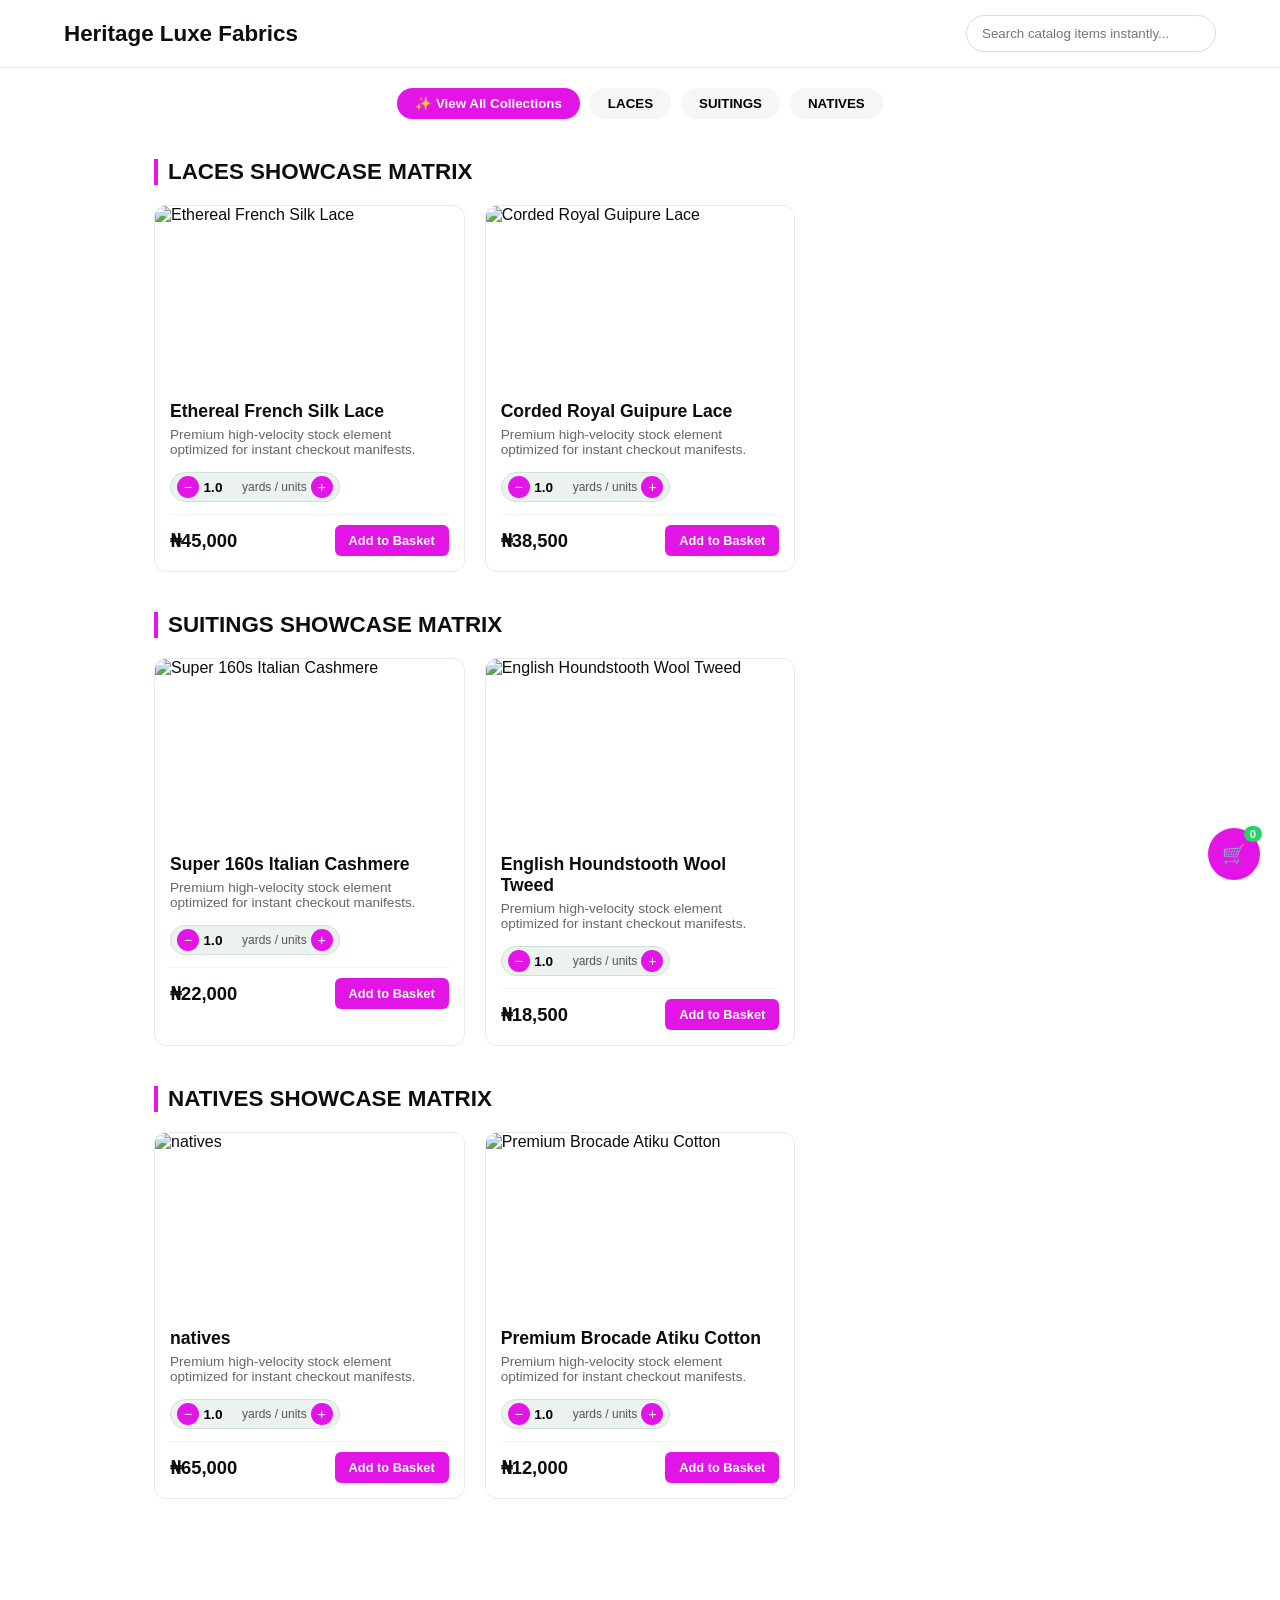
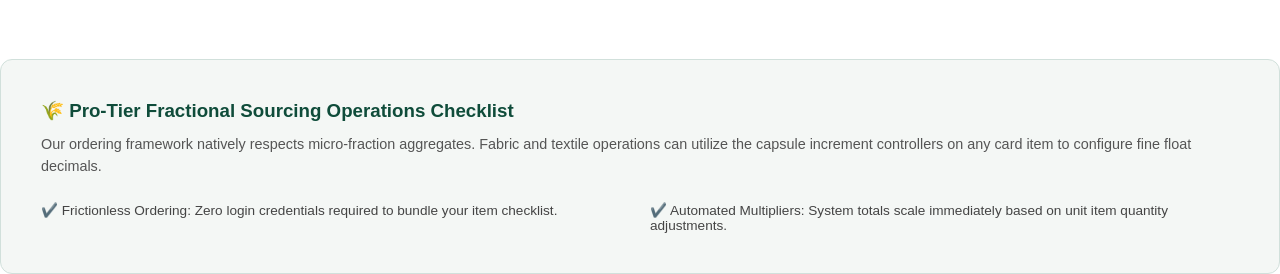
==== catalog.html @ 7f9a652c "Test: Initializing decoupled live repository data stream" ====
<!DOCTYPE html>
<html lang="en">
<head>
    <meta charset="UTF-8">
    <meta name="viewport" content="width=device-width, initial-scale=1.0">
    <title>Extended Catalog Showroom | Heritage Luxe Fabrics</title>
    <link rel="stylesheet" href="style.css">
</head>
<body>
    <header>
        <div class="logo"><a href="index.html" style="text-decoration:none; color:inherit;">Heritage Luxe Fabrics</a></div>
        <div class="search-wrapper"><input type="text" id="catalog-search" placeholder="Search catalog items instantly..."></div>
    </header>

    <div class="tab-container"><button type="button" class="tab-btn active" data-category="all">✨ View All Collections</button>
        <button type="button" class="tab-btn" data-category="laces">LACES</button>
        <button type="button" class="tab-btn" data-category="suitings">SUITINGS</button>
        <button type="button" class="tab-btn" data-category="natives">NATIVES</button></div>

    <main class="menu-container">
        <div id="search-fallback" class="search-fallback-card" style="display:none;">
            <h3>Product Model Not Located</h3>
            <p>No catalog elements matched that query parameter block.</p>
            <button id="reset-catalog-btn" class="cta-btn" style="margin-top:10px;">Reset System View</button>
        </div>
        
        <section class="menu-category" data-section-category="laces">
            <h2 class="category-title">LACES Showcase Matrix</h2>
            <div class="menu-grid">
                <div class="food-card" data-name="Ethereal French Silk Lace" data-price="45000" data-category="laces">
                    <div class="image-wrapper">
                        <img src="images/ethereal-french-silk-lace.webp" alt="Ethereal French Silk Lace" style="width:100%;height:100%;object-fit:cover;display:block;">
                    </div>
                    <div class="food-info">
                        <h3>Ethereal French Silk Lace</h3>
                        <p class="description">Premium high-velocity stock element optimized for instant checkout manifests.</p>
                        <div class="quantity-control-wrapper">
                            <button type="button" class="step-btn minus-btn">&minus;</button>
                            <input type="number" class="quantity-input" value="1.0" step="0.5" min="0.5">
                            <span class="unit-label">yards / units</span>
                            <button type="button" class="step-btn plus-btn">+</button>
                        </div>
                        <div class="price-row">
                            <span class="price">₦45,000</span>
                            <button type="button" class="add-to-cart-btn">Add to Basket</button>
                        </div>
                    </div>
                </div>
                <div class="food-card" data-name="Corded Royal Guipure Lace" data-price="38500" data-category="laces">
                    <div class="image-wrapper">
                        <img src="images/corded-royal-guipure-lace.webp" alt="Corded Royal Guipure Lace" style="width:100%;height:100%;object-fit:cover;display:block;">
                    </div>
                    <div class="food-info">
                        <h3>Corded Royal Guipure Lace</h3>
                        <p class="description">Premium high-velocity stock element optimized for instant checkout manifests.</p>
                        <div class="quantity-control-wrapper">
                            <button type="button" class="step-btn minus-btn">&minus;</button>
                            <input type="number" class="quantity-input" value="1.0" step="0.5" min="0.5">
                            <span class="unit-label">yards / units</span>
                            <button type="button" class="step-btn plus-btn">+</button>
                        </div>
                        <div class="price-row">
                            <span class="price">₦38,500</span>
                            <button type="button" class="add-to-cart-btn">Add to Basket</button>
                        </div>
                    </div>
                </div></div>
        </section>
        <section class="menu-category" data-section-category="suitings">
            <h2 class="category-title">SUITINGS Showcase Matrix</h2>
            <div class="menu-grid">
                <div class="food-card" data-name="Super 160s Italian Cashmere" data-price="22000" data-category="suitings">
                    <div class="image-wrapper">
                        <img src="images/super-160s-italian-cashmere.webp" alt="Super 160s Italian Cashmere" style="width:100%;height:100%;object-fit:cover;display:block;">
                    </div>
                    <div class="food-info">
                        <h3>Super 160s Italian Cashmere</h3>
                        <p class="description">Premium high-velocity stock element optimized for instant checkout manifests.</p>
                        <div class="quantity-control-wrapper">
                            <button type="button" class="step-btn minus-btn">&minus;</button>
                            <input type="number" class="quantity-input" value="1.0" step="0.5" min="0.5">
                            <span class="unit-label">yards / units</span>
                            <button type="button" class="step-btn plus-btn">+</button>
                        </div>
                        <div class="price-row">
                            <span class="price">₦22,000</span>
                            <button type="button" class="add-to-cart-btn">Add to Basket</button>
                        </div>
                    </div>
                </div>
                <div class="food-card" data-name="English Houndstooth Wool Tweed" data-price="18500" data-category="suitings">
                    <div class="image-wrapper">
                        <img src="images/english-houndstooth-wool-tweed.webp" alt="English Houndstooth Wool Tweed" style="width:100%;height:100%;object-fit:cover;display:block;">
                    </div>
                    <div class="food-info">
                        <h3>English Houndstooth Wool Tweed</h3>
                        <p class="description">Premium high-velocity stock element optimized for instant checkout manifests.</p>
                        <div class="quantity-control-wrapper">
                            <button type="button" class="step-btn minus-btn">&minus;</button>
                            <input type="number" class="quantity-input" value="1.0" step="0.5" min="0.5">
                            <span class="unit-label">yards / units</span>
                            <button type="button" class="step-btn plus-btn">+</button>
                        </div>
                        <div class="price-row">
                            <span class="price">₦18,500</span>
                            <button type="button" class="add-to-cart-btn">Add to Basket</button>
                        </div>
                    </div>
                </div></div>
        </section>
        <section class="menu-category" data-section-category="natives">
            <h2 class="category-title">NATIVES Showcase Matrix</h2>
            <div class="menu-grid">
                <div class="food-card" data-name="natives" data-price="65000" data-category="natives">
                    <div class="image-wrapper">
                        <img src="images/natives.webp" alt="natives" style="width:100%;height:100%;object-fit:cover;display:block;">
                    </div>
                    <div class="food-info">
                        <h3>natives</h3>
                        <p class="description">Premium high-velocity stock element optimized for instant checkout manifests.</p>
                        <div class="quantity-control-wrapper">
                            <button type="button" class="step-btn minus-btn">&minus;</button>
                            <input type="number" class="quantity-input" value="1.0" step="0.5" min="0.5">
                            <span class="unit-label">yards / units</span>
                            <button type="button" class="step-btn plus-btn">+</button>
                        </div>
                        <div class="price-row">
                            <span class="price">₦65,000</span>
                            <button type="button" class="add-to-cart-btn">Add to Basket</button>
                        </div>
                    </div>
                </div>
                <div class="food-card" data-name="Premium Brocade Atiku Cotton" data-price="12000" data-category="natives">
                    <div class="image-wrapper">
                        <img src="images/premium-brocade-atiku-cotton.webp" alt="Premium Brocade Atiku Cotton" style="width:100%;height:100%;object-fit:cover;display:block;">
                    </div>
                    <div class="food-info">
                        <h3>Premium Brocade Atiku Cotton</h3>
                        <p class="description">Premium high-velocity stock element optimized for instant checkout manifests.</p>
                        <div class="quantity-control-wrapper">
                            <button type="button" class="step-btn minus-btn">&minus;</button>
                            <input type="number" class="quantity-input" value="1.0" step="0.5" min="0.5">
                            <span class="unit-label">yards / units</span>
                            <button type="button" class="step-btn plus-btn">+</button>
                        </div>
                        <div class="price-row">
                            <span class="price">₦12,000</span>
                            <button type="button" class="add-to-cart-btn">Add to Basket</button>
                        </div>
                    </div>
                </div></div>
        </section>
    </main>

    <section style="margin-top:60px;padding:40px;background:#F4F7F5;border-radius:12px;border:1px solid #D1E0DB;">
        <h3 style="color:#0F4C3A;font-weight:800;margin-bottom:12px;">🌾 Pro-Tier Fractional Sourcing Operations Checklist</h3><p style="font-size:0.9rem;color:#555;margin-bottom:25px;line-height:1.5;">Our ordering framework natively respects micro-fraction aggregates. Fabric and textile operations can utilize the capsule increment controllers on any card item to configure fine float decimals.</p>
        <div style="display:grid;grid-template-columns:1fr 1fr; gap:20px; font-size:0.85rem; color:#444;">
            <div>✔️ Frictionless Ordering: Zero login credentials required to bundle your item checklist.</div>
            <div>✔️ Automated Multipliers: System totals scale immediately based on unit item quantity adjustments.</div>
        </div>
    </section>

    <div id="cart-drawer" class="cart-drawer">
        <div class="cart-header"><span>Active Order Manifest</span><span id="close-cart" class="close-cart-btn">×</span></div>
        <div id="cart-items-container" class="cart-items-list"><p class="empty-cart-msg">Your selection basket matrix is completely empty.</p></div>
        <div class="cart-footer">
            <div class="total-row"><span>Total Compiled Balance:</span><span id="cart-total-price">₦0</span></div>
            <button id="whatsapp-checkout-btn" class="checkout-btn" disabled>Dispatch Order Sheet to WhatsApp Counter</button>
        </div>
    </div>

    <button id="floating-cart-badge" class="floating-cart-icon">🛒 <span id="cart-count">0</span></button>
    <script src="script.js"></script>
</body>
</html>
---- style.css ----
:root {
  --primary-color: #E214E6;
  --accent-color: #25D366;
  --dark-color: #0A0F0D;
  --light-color: #F4F7F5;
  --white: #FFFFFF;
  --border-radius: 12px;
  --transition: all 0.4s cubic-bezier(0.16, 1, 0.3, 1);
}
* { margin: 0; padding: 0; box-sizing: border-box; }
body { font-family: sans-serif; color: var(--dark-color); background: var(--white); overflow-x: hidden; }
header {
  display: flex; justify-content: space-between; align-items: center; padding: 15px 5%; background: var(--white); border-bottom: 1px solid #EAEAEA; position: sticky; top: 0; z-index: 1000;
}
.logo { font-size: 1.4rem; font-weight: 800; color: var(--dark-color); }
header nav a { text-decoration: none; color: #555; font-weight: 600; margin-left: 20px; }
header nav a.active, header nav a:hover { color: var(--primary-color); }
.search-wrapper input { width: 250px; padding: 10px 15px; border-radius: 20px; border: 1px solid #DCDCDC; outline: none; transition: var(--transition); }
.search-wrapper input:focus { border-color: var(--primary-color); width: 300px; }
.hero { background: linear-gradient(135deg, rgba(10,15,13,0.92) 0%, rgba(5,8,7,0.96) 100%); color: var(--white); text-align: center; padding: 90px 24px; }
.hero h1 { font-size: 2.5rem; margin-bottom: 15px; }
.hero .whatsapp-color { color: var(--accent-color); }
.hero p { font-size: 1.1rem; max-width: 700px; margin: 0 auto 30px; opacity: 0.9; }
.cta-btn {
  display: inline-block; background-color: var(--primary-color); color: var(--white); padding: 12px 28px; text-decoration: none; border-radius: var(--border-radius); font-weight: 700; transition: var(--transition); border: none; cursor: pointer;
}
.cta-btn:hover { transform: translateY(-1px); opacity: 0.95; }
.tab-container { display: flex; justify-content: center; gap: 10px; padding: 20px; overflow-x: auto; }
.tab-btn { background: var(--light-color); border: none; padding: 8px 18px; border-radius: 20px; font-weight: 600; cursor: pointer; transition: var(--transition); }
.tab-btn.active, .tab-btn:hover { background: var(--primary-color); color: var(--white); }
.menu-container { max-width: 1100px; margin: 0 auto; padding: 20px 5% 60px; }
.menu-category { margin-bottom: 40px; }
.category-title { font-size: 1.4rem; margin-bottom: 20px; border-left: 4px solid var(--primary-color); padding-left: 10px; text-transform: uppercase; font-weight: 700; }
.menu-grid { display: grid; grid-template-columns: repeat(auto-fill, minmax(280px, 1fr)); gap: 20px; }
.food-card { background: var(--white); border-radius: var(--border-radius); border: 1px solid #EAEAEA; overflow: hidden; transition: var(--transition); }
.food-card:hover { transform: translateY(-2px); box-shadow: 0 8px 20px rgba(0,0,0,0.05); }
.image-wrapper { width: 100%; height: 180px; }
.food-info { padding: 15px; }
.food-info h3 { font-size: 1.1rem; margin-bottom: 5px; }
.description { font-size: 0.85rem; color: #666; margin-bottom: 15px; }
.quantity-control-wrapper { display: inline-flex; align-items: center; background: #EBF2F0; border: 1px solid #D1E0DB; border-radius: 20px; padding: 3px 6px; margin-bottom: 12px; gap: 4px; }
.step-btn { background: var(--primary-color); color: var(--white); border: none; font-size: 0.9rem; width: 22px; height: 22px; border-radius: 50%; display: flex; align-items: center; justify-content: center; cursor: pointer; }
.quantity-input { width: 35px; text-align: center; border: none; background: none; font-size: 0.85rem; font-weight: 700; outline: none; }
.unit-label { font-size: 0.75rem; color: #555; }
.price-row { display: flex; justify-content: space-between; align-items: center; border-top: 1px solid #F0F4F2; padding-top: 10px; }
.price { font-size: 1.15rem; font-weight: 800; }
.add-to-cart-btn { background: var(--primary-color); color: var(--white); border: none; padding: 8px 14px; border-radius: 6px; font-weight: 600; font-size: 0.8rem; cursor: pointer; }
.floating-cart-icon { position: fixed; bottom: 20px; right: 20px; background: var(--primary-color); color: var(--white); border: none; width: 52px; height: 52px; border-radius: 50%; font-size: 1.2rem; cursor: pointer; display: flex; justify-content: center; align-items: center; z-index: 1500; }
#cart-count { position: absolute; top: -2px; right: -2px; background: var(--accent-color); font-size: 0.7rem; font-weight: 700; padding: 2px 6px; border-radius: 10px; }
.cart-drawer { position: fixed; top: 0; right: -360px; width: 340px; height: 100vh; background: var(--white); box-shadow: -4px 0 20px rgba(0,0,0,0.08); z-index: 2000; display: flex; flex-direction: column; transition: right 0.4s ease; }
.cart-drawer.open { right: 0; }
.cart-header { padding: 15px; border-bottom: 1px solid #EEE; display: flex; justify-content: space-between; align-items: center; }
.close-cart-btn { font-size: 1.4rem; cursor: pointer; color: #999; }
.cart-items-list { flex: 1; overflow-y: auto; padding: 15px; }
.empty-cart-msg { text-align: center; color: #999; margin-top: 40px; font-size: 0.85rem; }
.cart-item-row { display: flex; justify-content: space-between; align-items: center; padding: 10px 0; border-bottom: 1px solid #F5F5F5; font-size: 0.88rem; }
.remove-btn { background: none; border: none; color: #CC0000; font-weight: 700; cursor: pointer; }
.cart-footer { padding: 15px; background: var(--light-color); border-top: 1px solid #EAEAEA; }
.total-row { display: flex; justify-content: space-between; font-weight: 700; margin-bottom: 12px; }
.checkout-btn { width: 100%; background: var(--accent-color); color: var(--white); border: none; padding: 10px; border-radius: 8px; font-weight: 700; cursor: pointer; }
.checkout-btn:disabled { background: #CCC; cursor: not-allowed; }
.search-fallback-card { background: var(--light-color); border: 1px dashed #CCC; border-radius: 8px; padding: 40px 20px; text-align: center; max-width: 450px; margin: 20px auto; }
footer { text-align: center; padding: 30px; border-top: 1px solid #EEE; font-size: 0.85rem; background: #FFF; }
.scroll-reveal { opacity: 0; transform: translateY(25px); transition: opacity 0.6s ease, transform 0.6s ease; }
.scroll-reveal.visible { opacity: 1; transform: translateY(0); }
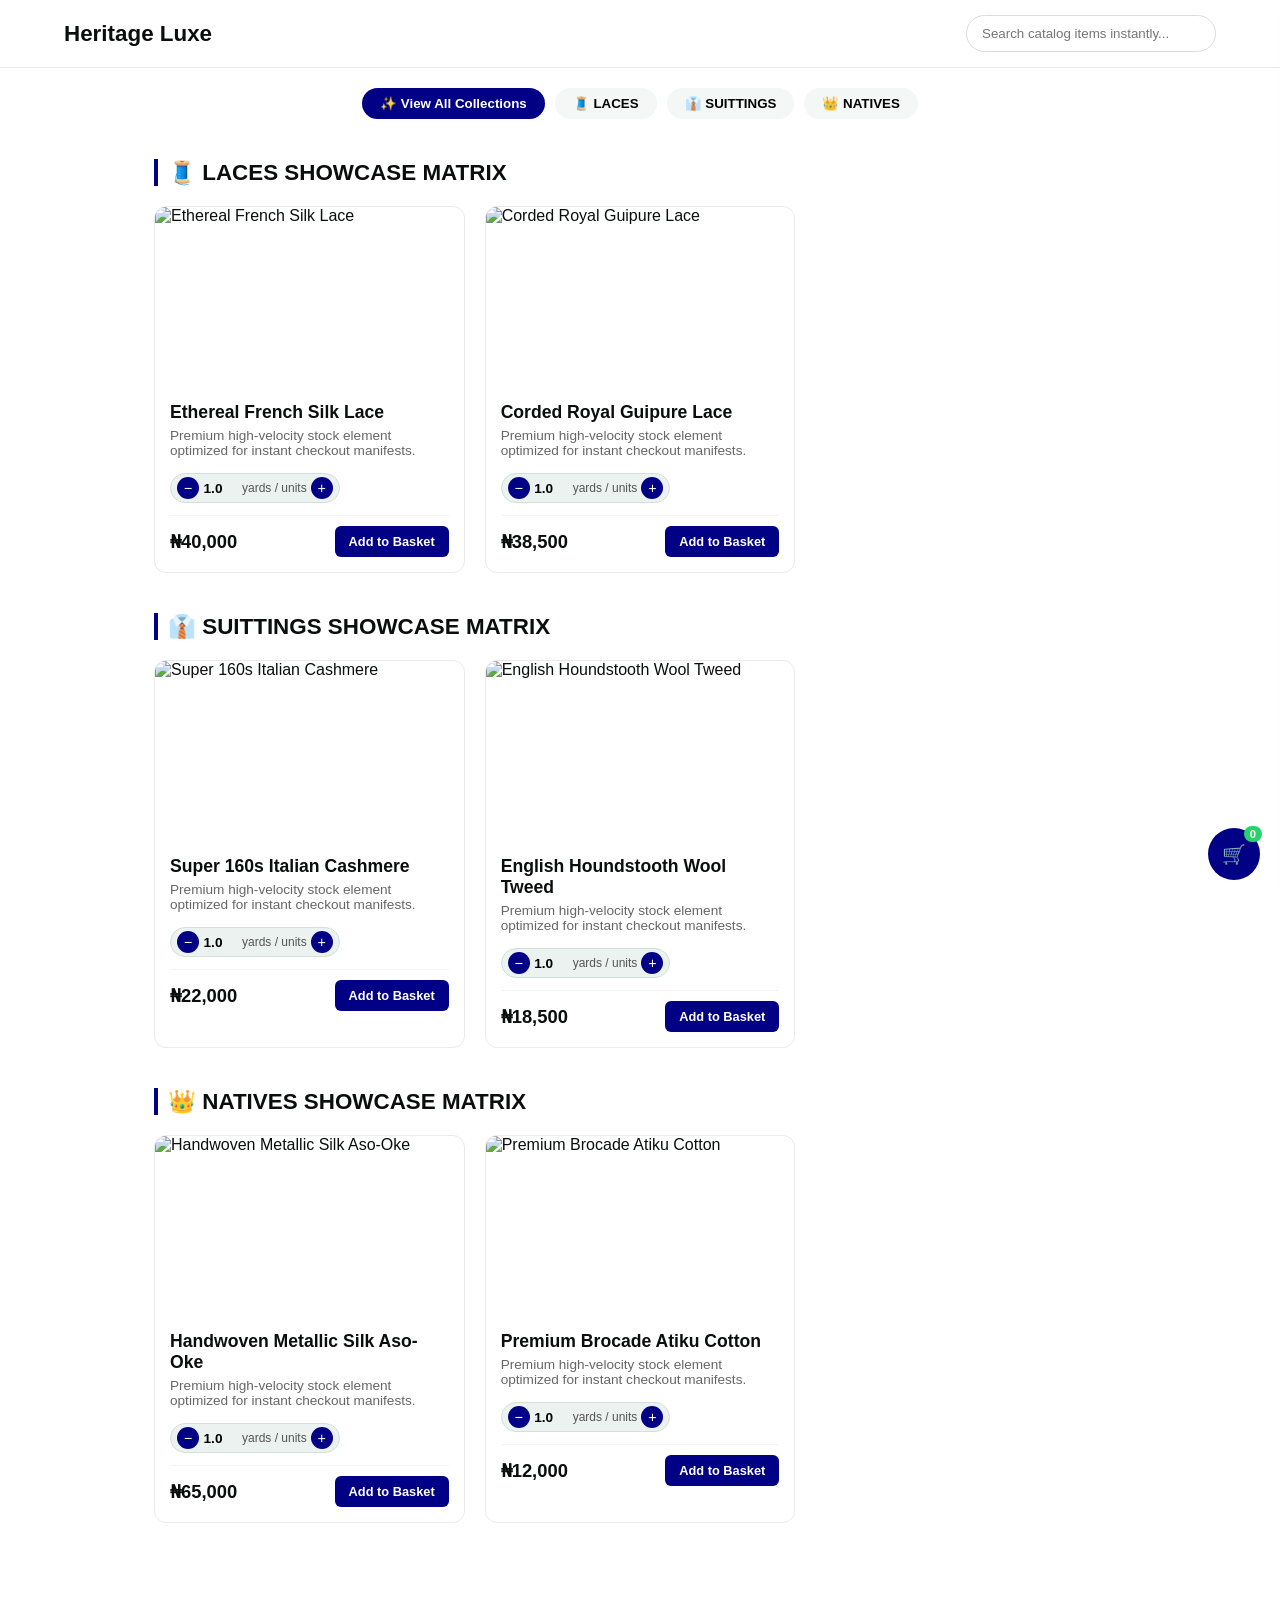
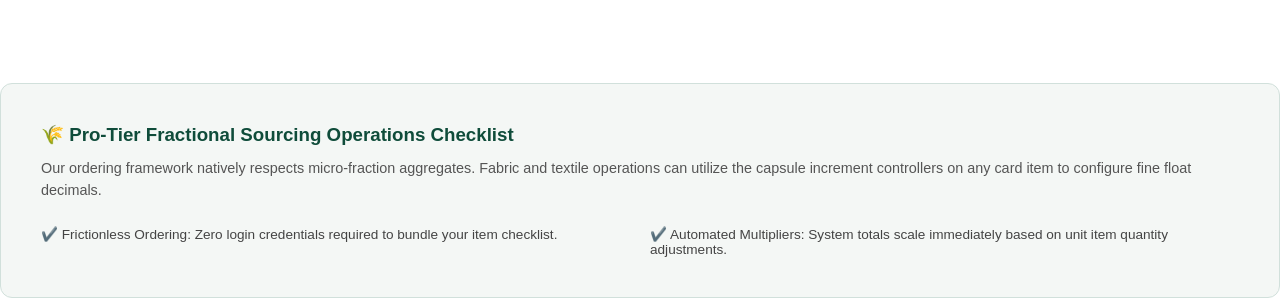
==== commit a9cf1494: "Test: Deploy Heritage Luxe Fabrics 6-product decoupled manifest showcase" ====
--- a/catalog.html
+++ b/catalog.html
@@ -3,19 +3,19 @@
 <head>
     <meta charset="UTF-8">
     <meta name="viewport" content="width=device-width, initial-scale=1.0">
-    <title>Extended Catalog Showroom | Heritage Luxe Fabrics</title>
+    <title>Extended Catalog Showroom | Heritage Luxe</title>
     <link rel="stylesheet" href="style.css">
 </head>
 <body>
     <header>
-        <div class="logo"><a href="index.html" style="text-decoration:none; color:inherit;">Heritage Luxe Fabrics</a></div>
+        <div class="logo"><a href="index.html" style="text-decoration:none; color:inherit;">Heritage Luxe</a></div>
         <div class="search-wrapper"><input type="text" id="catalog-search" placeholder="Search catalog items instantly..."></div>
     </header>
 
     <div class="tab-container"><button type="button" class="tab-btn active" data-category="all">✨ View All Collections</button>
-        <button type="button" class="tab-btn" data-category="laces">LACES</button>
-        <button type="button" class="tab-btn" data-category="suitings">SUITINGS</button>
-        <button type="button" class="tab-btn" data-category="natives">NATIVES</button></div>
+        <button type="button" class="tab-btn" data-category="🧵 laces">🧵 LACES</button>
+        <button type="button" class="tab-btn" data-category="👔 suittings">👔 SUITTINGS</button>
+        <button type="button" class="tab-btn" data-category="👑 natives">👑 NATIVES</button></div>
 
     <main class="menu-container">
         <div id="search-fallback" class="search-fallback-card" style="display:none;">
@@ -24,10 +24,10 @@
             <button id="reset-catalog-btn" class="cta-btn" style="margin-top:10px;">Reset System View</button>
         </div>
         
-        <section class="menu-category" data-section-category="laces">
-            <h2 class="category-title">LACES Showcase Matrix</h2>
+        <section class="menu-category" data-section-category="🧵 laces">
+            <h2 class="category-title">🧵 LACES Showcase Matrix</h2>
             <div class="menu-grid">
-                <div class="food-card" data-name="Ethereal French Silk Lace" data-price="45000" data-category="laces">
+                <div class="food-card" data-name="Ethereal French Silk Lace" data-price="40000" data-category="🧵 laces">
                     <div class="image-wrapper">
                         <img src="images/ethereal-french-silk-lace.webp" alt="Ethereal French Silk Lace" style="width:100%;height:100%;object-fit:cover;display:block;">
                     </div>
@@ -41,12 +41,12 @@
                             <button type="button" class="step-btn plus-btn">+</button>
                         </div>
                         <div class="price-row">
-                            <span class="price">₦45,000</span>
+                            <span class="price">₦40,000</span>
                             <button type="button" class="add-to-cart-btn">Add to Basket</button>
                         </div>
                     </div>
                 </div>
-                <div class="food-card" data-name="Corded Royal Guipure Lace" data-price="38500" data-category="laces">
+                <div class="food-card" data-name="Corded Royal Guipure Lace" data-price="38500" data-category="🧵 laces">
                     <div class="image-wrapper">
                         <img src="images/corded-royal-guipure-lace.webp" alt="Corded Royal Guipure Lace" style="width:100%;height:100%;object-fit:cover;display:block;">
                     </div>
@@ -66,10 +66,10 @@
                     </div>
                 </div></div>
         </section>
-        <section class="menu-category" data-section-category="suitings">
-            <h2 class="category-title">SUITINGS Showcase Matrix</h2>
+        <section class="menu-category" data-section-category="👔 suittings">
+            <h2 class="category-title">👔 SUITTINGS Showcase Matrix</h2>
             <div class="menu-grid">
-                <div class="food-card" data-name="Super 160s Italian Cashmere" data-price="22000" data-category="suitings">
+                <div class="food-card" data-name="Super 160s Italian Cashmere" data-price="22000" data-category="👔 suittings">
                     <div class="image-wrapper">
                         <img src="images/super-160s-italian-cashmere.webp" alt="Super 160s Italian Cashmere" style="width:100%;height:100%;object-fit:cover;display:block;">
                     </div>
@@ -88,7 +88,7 @@
                         </div>
                     </div>
                 </div>
-                <div class="food-card" data-name="English Houndstooth Wool Tweed" data-price="18500" data-category="suitings">
+                <div class="food-card" data-name="English Houndstooth Wool Tweed" data-price="18500" data-category="👔 suittings">
                     <div class="image-wrapper">
                         <img src="images/english-houndstooth-wool-tweed.webp" alt="English Houndstooth Wool Tweed" style="width:100%;height:100%;object-fit:cover;display:block;">
                     </div>
@@ -108,15 +108,15 @@
                     </div>
                 </div></div>
         </section>
-        <section class="menu-category" data-section-category="natives">
-            <h2 class="category-title">NATIVES Showcase Matrix</h2>
+        <section class="menu-category" data-section-category="👑 natives">
+            <h2 class="category-title">👑 NATIVES Showcase Matrix</h2>
             <div class="menu-grid">
-                <div class="food-card" data-name="natives" data-price="65000" data-category="natives">
+                <div class="food-card" data-name="Handwoven Metallic Silk Aso-Oke" data-price="65000" data-category="👑 natives">
                     <div class="image-wrapper">
-                        <img src="images/natives.webp" alt="natives" style="width:100%;height:100%;object-fit:cover;display:block;">
+                        <img src="images/handwoven-metallic-silk-aso-oke.webp" alt="Handwoven Metallic Silk Aso-Oke" style="width:100%;height:100%;object-fit:cover;display:block;">
                     </div>
                     <div class="food-info">
-                        <h3>natives</h3>
+                        <h3>Handwoven Metallic Silk Aso-Oke</h3>
                         <p class="description">Premium high-velocity stock element optimized for instant checkout manifests.</p>
                         <div class="quantity-control-wrapper">
                             <button type="button" class="step-btn minus-btn">&minus;</button>
@@ -130,7 +130,7 @@
                         </div>
                     </div>
                 </div>
-                <div class="food-card" data-name="Premium Brocade Atiku Cotton" data-price="12000" data-category="natives">
+                <div class="food-card" data-name="Premium Brocade Atiku Cotton" data-price="12000" data-category="👑 natives">
                     <div class="image-wrapper">
                         <img src="images/premium-brocade-atiku-cotton.webp" alt="Premium Brocade Atiku Cotton" style="width:100%;height:100%;object-fit:cover;display:block;">
                     </div>
--- a/style.css
+++ b/style.css
@@ -1,5 +1,5 @@
 :root {
-  --primary-color: #E214E6;
+  --primary-color: #020085;
   --accent-color: #25D366;
   --dark-color: #0A0F0D;
   --light-color: #F4F7F5;
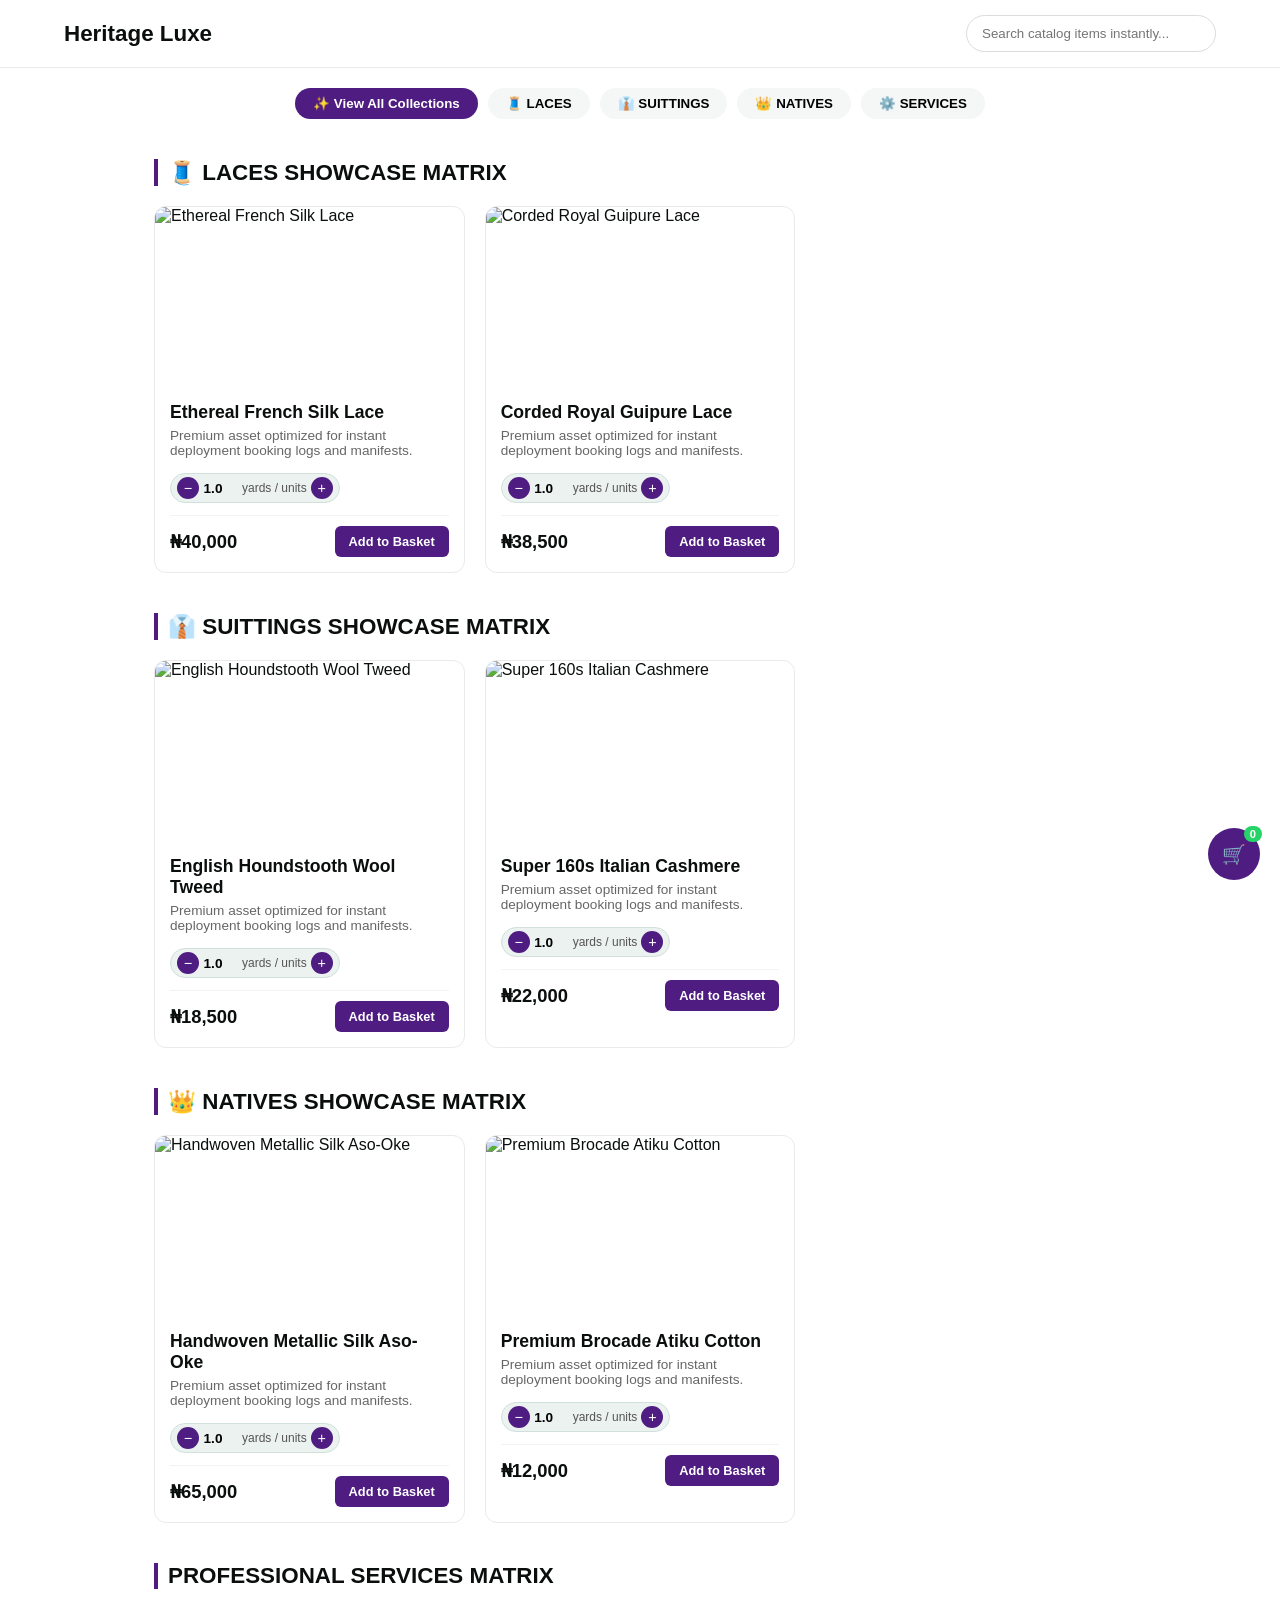
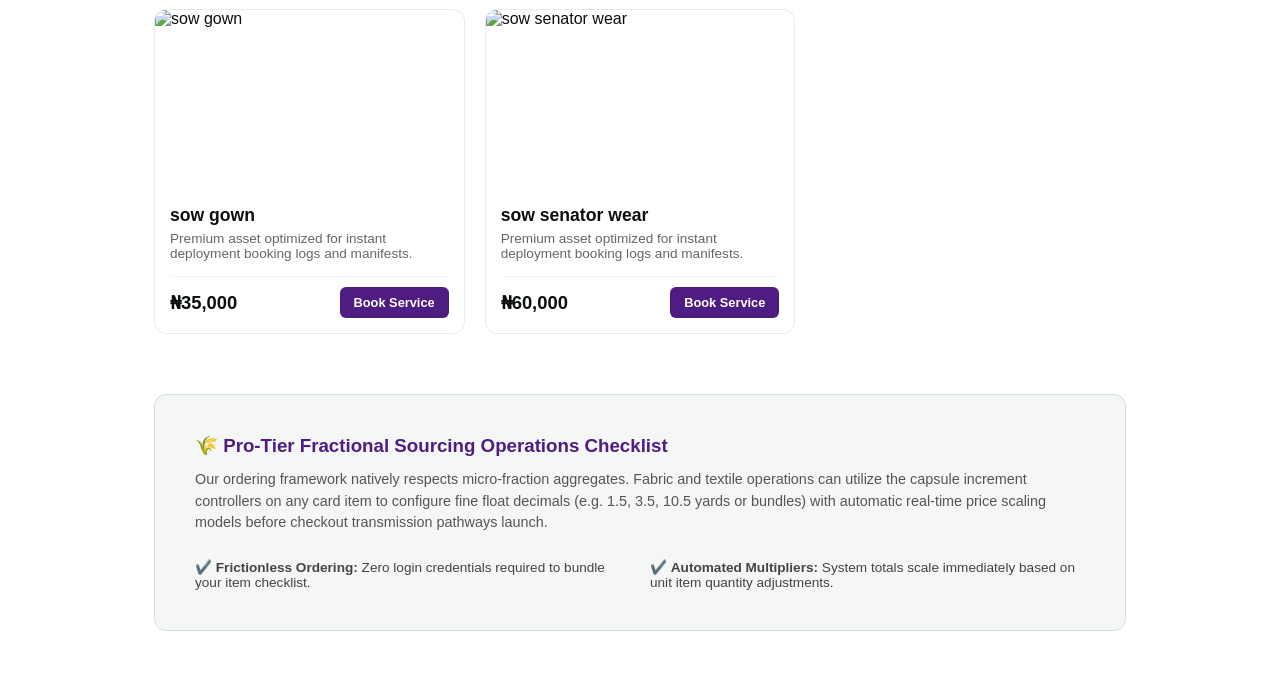
==== commit ad95562b: "Add new files" ====
--- a/catalog.html
+++ b/catalog.html
@@ -4,171 +4,211 @@
     <meta charset="UTF-8">
     <meta name="viewport" content="width=device-width, initial-scale=1.0">
     <title>Extended Catalog Showroom | Heritage Luxe</title>
+    
+    <!-- 🟢 CONFIGURABLE FAVICON ASSET SLOTS -->
+    <link rel="icon" type="image/x-icon" href="images/favicon.ico">
+    <link rel="shortcut icon" type="image/png" href="images/favicon.png">
+    
     <link rel="stylesheet" href="style.css">
+    <style>
+        .tab-btn.active { background: #4F1C82 !important; color: #FFF !important; }
+        .checkout-btn { background: #4F1C82 !important; }
+        .floating-cart-icon { background: #4F1C82 !important; }
+    </style>
 </head>
 <body>
     <header>
         <div class="logo"><a href="index.html" style="text-decoration:none; color:inherit;">Heritage Luxe</a></div>
         <div class="search-wrapper"><input type="text" id="catalog-search" placeholder="Search catalog items instantly..."></div>
     </header>
-
-    <div class="tab-container"><button type="button" class="tab-btn active" data-category="all">✨ View All Collections</button>
-        <button type="button" class="tab-btn" data-category="🧵 laces">🧵 LACES</button>
-        <button type="button" class="tab-btn" data-category="👔 suittings">👔 SUITTINGS</button>
-        <button type="button" class="tab-btn" data-category="👑 natives">👑 NATIVES</button></div>
-
+    <div class="tab-container">
+        <button class="tab-btn active" data-category="all" style="background:#4F1C82; color:#FFF;">✨ View All Collections</button>
+        <button class="tab-btn" data-category="🧵 laces">🧵 LACES</button>
+        <button class="tab-btn" data-category="👔 suittings">👔 SUITTINGS</button>
+        <button class="tab-btn" data-category="👑 natives">👑 NATIVES</button>
+        <button class="tab-btn" data-category="services">⚙️ SERVICES</button>
+    </div>
     <main class="menu-container">
-        <div id="search-fallback" class="search-fallback-card" style="display:none;">
+        <div id="search-fallback" class="search-fallback-card" style="display: none;">
             <h3>Product Model Not Located</h3>
-            <p>No catalog elements matched that query parameter block.</p>
-            <button id="reset-catalog-btn" class="cta-btn" style="margin-top:10px;">Reset System View</button>
+            <p>No catalog elements matched that query parameter block. Try looking into another active collection group.</p>
+            <button id="reset-catalog-btn" class="cta-btn" style="background:#4F1C82; margin-top:10px;">Reset System View</button>
         </div>
         
         <section class="menu-category" data-section-category="🧵 laces">
-            <h2 class="category-title">🧵 LACES Showcase Matrix</h2>
+            <h2 class="category-title" style="border-left:4px solid #4F1C82;">🧵 LACES Showcase Matrix</h2>
             <div class="menu-grid">
                 <div class="food-card" data-name="Ethereal French Silk Lace" data-price="40000" data-category="🧵 laces">
-                    <div class="image-wrapper">
-                        <img src="images/ethereal-french-silk-lace.webp" alt="Ethereal French Silk Lace" style="width:100%;height:100%;object-fit:cover;display:block;">
-                    </div>
+                    <div class="image-wrapper"><img src="images/ethereal-french-silk-lace.webp" alt="Ethereal French Silk Lace" style="width:100%; height:100%; object-fit:cover; display:block;"></div>
                     <div class="food-info">
                         <h3>Ethereal French Silk Lace</h3>
-                        <p class="description">Premium high-velocity stock element optimized for instant checkout manifests.</p>
-                        <div class="quantity-control-wrapper">
-                            <button type="button" class="step-btn minus-btn">&minus;</button>
-                            <input type="number" class="quantity-input" value="1.0" step="0.5" min="0.5">
-                            <span class="unit-label">yards / units</span>
-                            <button type="button" class="step-btn plus-btn">+</button>
+                        <p class="description">Premium asset optimized for instant deployment booking logs and manifests.</p>
+                        <div class="quantity-control-wrapper" style="">
+                            <button class="step-btn minus-btn" style="background:#4F1C82;">&minus;</button>
+                            <input type="number" class="quantity-input" value="1.0" step="0.5" min="0.5">
+                            <span class="unit-label">yards / units</span>
+                            <button class="step-btn plus-btn" style="background:#4F1C82;">&plus;</button>
                         </div>
                         <div class="price-row">
                             <span class="price">₦40,000</span>
-                            <button type="button" class="add-to-cart-btn">Add to Basket</button>
+                            <button class="add-to-cart-btn" data-type="🧵 laces" style="background:#4F1C82;">Add to Basket</button>
                         </div>
                     </div>
                 </div>
                 <div class="food-card" data-name="Corded Royal Guipure Lace" data-price="38500" data-category="🧵 laces">
-                    <div class="image-wrapper">
-                        <img src="images/corded-royal-guipure-lace.webp" alt="Corded Royal Guipure Lace" style="width:100%;height:100%;object-fit:cover;display:block;">
-                    </div>
+                    <div class="image-wrapper"><img src="images/corded-royal-guipure-lace.webp" alt="Corded Royal Guipure Lace" style="width:100%; height:100%; object-fit:cover; display:block;"></div>
                     <div class="food-info">
                         <h3>Corded Royal Guipure Lace</h3>
-                        <p class="description">Premium high-velocity stock element optimized for instant checkout manifests.</p>
-                        <div class="quantity-control-wrapper">
-                            <button type="button" class="step-btn minus-btn">&minus;</button>
-                            <input type="number" class="quantity-input" value="1.0" step="0.5" min="0.5">
-                            <span class="unit-label">yards / units</span>
-                            <button type="button" class="step-btn plus-btn">+</button>
+                        <p class="description">Premium asset optimized for instant deployment booking logs and manifests.</p>
+                        <div class="quantity-control-wrapper" style="">
+                            <button class="step-btn minus-btn" style="background:#4F1C82;">&minus;</button>
+                            <input type="number" class="quantity-input" value="1.0" step="0.5" min="0.5">
+                            <span class="unit-label">yards / units</span>
+                            <button class="step-btn plus-btn" style="background:#4F1C82;">&plus;</button>
                         </div>
                         <div class="price-row">
                             <span class="price">₦38,500</span>
-                            <button type="button" class="add-to-cart-btn">Add to Basket</button>
-                        </div>
-                    </div>
-                </div></div>
+                            <button class="add-to-cart-btn" data-type="🧵 laces" style="background:#4F1C82;">Add to Basket</button>
+                        </div>
+                    </div>
+                </div>
+            </div>
         </section>
         <section class="menu-category" data-section-category="👔 suittings">
-            <h2 class="category-title">👔 SUITTINGS Showcase Matrix</h2>
-            <div class="menu-grid">
+            <h2 class="category-title" style="border-left:4px solid #4F1C82;">👔 SUITTINGS Showcase Matrix</h2>
+            <div class="menu-grid">
+                <div class="food-card" data-name="English Houndstooth Wool Tweed" data-price="18500" data-category="👔 suittings">
+                    <div class="image-wrapper"><img src="images/english-houndstooth-wool-tweed.webp" alt="English Houndstooth Wool Tweed" style="width:100%; height:100%; object-fit:cover; display:block;"></div>
+                    <div class="food-info">
+                        <h3>English Houndstooth Wool Tweed</h3>
+                        <p class="description">Premium asset optimized for instant deployment booking logs and manifests.</p>
+                        <div class="quantity-control-wrapper" style="">
+                            <button class="step-btn minus-btn" style="background:#4F1C82;">&minus;</button>
+                            <input type="number" class="quantity-input" value="1.0" step="0.5" min="0.5">
+                            <span class="unit-label">yards / units</span>
+                            <button class="step-btn plus-btn" style="background:#4F1C82;">&plus;</button>
+                        </div>
+                        <div class="price-row">
+                            <span class="price">₦18,500</span>
+                            <button class="add-to-cart-btn" data-type="👔 suittings" style="background:#4F1C82;">Add to Basket</button>
+                        </div>
+                    </div>
+                </div>
                 <div class="food-card" data-name="Super 160s Italian Cashmere" data-price="22000" data-category="👔 suittings">
-                    <div class="image-wrapper">
-                        <img src="images/super-160s-italian-cashmere.webp" alt="Super 160s Italian Cashmere" style="width:100%;height:100%;object-fit:cover;display:block;">
-                    </div>
+                    <div class="image-wrapper"><img src="images/super-160s-italian-cashmere.webp" alt="Super 160s Italian Cashmere" style="width:100%; height:100%; object-fit:cover; display:block;"></div>
                     <div class="food-info">
                         <h3>Super 160s Italian Cashmere</h3>
-                        <p class="description">Premium high-velocity stock element optimized for instant checkout manifests.</p>
-                        <div class="quantity-control-wrapper">
-                            <button type="button" class="step-btn minus-btn">&minus;</button>
-                            <input type="number" class="quantity-input" value="1.0" step="0.5" min="0.5">
-                            <span class="unit-label">yards / units</span>
-                            <button type="button" class="step-btn plus-btn">+</button>
+                        <p class="description">Premium asset optimized for instant deployment booking logs and manifests.</p>
+                        <div class="quantity-control-wrapper" style="">
+                            <button class="step-btn minus-btn" style="background:#4F1C82;">&minus;</button>
+                            <input type="number" class="quantity-input" value="1.0" step="0.5" min="0.5">
+                            <span class="unit-label">yards / units</span>
+                            <button class="step-btn plus-btn" style="background:#4F1C82;">&plus;</button>
                         </div>
                         <div class="price-row">
                             <span class="price">₦22,000</span>
-                            <button type="button" class="add-to-cart-btn">Add to Basket</button>
-                        </div>
-                    </div>
-                </div>
-                <div class="food-card" data-name="English Houndstooth Wool Tweed" data-price="18500" data-category="👔 suittings">
-                    <div class="image-wrapper">
-                        <img src="images/english-houndstooth-wool-tweed.webp" alt="English Houndstooth Wool Tweed" style="width:100%;height:100%;object-fit:cover;display:block;">
-                    </div>
-                    <div class="food-info">
-                        <h3>English Houndstooth Wool Tweed</h3>
-                        <p class="description">Premium high-velocity stock element optimized for instant checkout manifests.</p>
-                        <div class="quantity-control-wrapper">
-                            <button type="button" class="step-btn minus-btn">&minus;</button>
-                            <input type="number" class="quantity-input" value="1.0" step="0.5" min="0.5">
-                            <span class="unit-label">yards / units</span>
-                            <button type="button" class="step-btn plus-btn">+</button>
-                        </div>
-                        <div class="price-row">
-                            <span class="price">₦18,500</span>
-                            <button type="button" class="add-to-cart-btn">Add to Basket</button>
-                        </div>
-                    </div>
-                </div></div>
+                            <button class="add-to-cart-btn" data-type="👔 suittings" style="background:#4F1C82;">Add to Basket</button>
+                        </div>
+                    </div>
+                </div>
+            </div>
         </section>
         <section class="menu-category" data-section-category="👑 natives">
-            <h2 class="category-title">👑 NATIVES Showcase Matrix</h2>
+            <h2 class="category-title" style="border-left:4px solid #4F1C82;">👑 NATIVES Showcase Matrix</h2>
             <div class="menu-grid">
                 <div class="food-card" data-name="Handwoven Metallic Silk Aso-Oke" data-price="65000" data-category="👑 natives">
-                    <div class="image-wrapper">
-                        <img src="images/handwoven-metallic-silk-aso-oke.webp" alt="Handwoven Metallic Silk Aso-Oke" style="width:100%;height:100%;object-fit:cover;display:block;">
-                    </div>
+                    <div class="image-wrapper"><img src="images/handwoven-metallic-silk-aso-oke.webp" alt="Handwoven Metallic Silk Aso-Oke" style="width:100%; height:100%; object-fit:cover; display:block;"></div>
                     <div class="food-info">
                         <h3>Handwoven Metallic Silk Aso-Oke</h3>
-                        <p class="description">Premium high-velocity stock element optimized for instant checkout manifests.</p>
-                        <div class="quantity-control-wrapper">
-                            <button type="button" class="step-btn minus-btn">&minus;</button>
-                            <input type="number" class="quantity-input" value="1.0" step="0.5" min="0.5">
-                            <span class="unit-label">yards / units</span>
-                            <button type="button" class="step-btn plus-btn">+</button>
+                        <p class="description">Premium asset optimized for instant deployment booking logs and manifests.</p>
+                        <div class="quantity-control-wrapper" style="">
+                            <button class="step-btn minus-btn" style="background:#4F1C82;">&minus;</button>
+                            <input type="number" class="quantity-input" value="1.0" step="0.5" min="0.5">
+                            <span class="unit-label">yards / units</span>
+                            <button class="step-btn plus-btn" style="background:#4F1C82;">&plus;</button>
                         </div>
                         <div class="price-row">
                             <span class="price">₦65,000</span>
-                            <button type="button" class="add-to-cart-btn">Add to Basket</button>
+                            <button class="add-to-cart-btn" data-type="👑 natives" style="background:#4F1C82;">Add to Basket</button>
                         </div>
                     </div>
                 </div>
                 <div class="food-card" data-name="Premium Brocade Atiku Cotton" data-price="12000" data-category="👑 natives">
-                    <div class="image-wrapper">
-                        <img src="images/premium-brocade-atiku-cotton.webp" alt="Premium Brocade Atiku Cotton" style="width:100%;height:100%;object-fit:cover;display:block;">
-                    </div>
+                    <div class="image-wrapper"><img src="images/premium-brocade-atiku-cotton.webp" alt="Premium Brocade Atiku Cotton" style="width:100%; height:100%; object-fit:cover; display:block;"></div>
                     <div class="food-info">
                         <h3>Premium Brocade Atiku Cotton</h3>
-                        <p class="description">Premium high-velocity stock element optimized for instant checkout manifests.</p>
-                        <div class="quantity-control-wrapper">
-                            <button type="button" class="step-btn minus-btn">&minus;</button>
-                            <input type="number" class="quantity-input" value="1.0" step="0.5" min="0.5">
-                            <span class="unit-label">yards / units</span>
-                            <button type="button" class="step-btn plus-btn">+</button>
+                        <p class="description">Premium asset optimized for instant deployment booking logs and manifests.</p>
+                        <div class="quantity-control-wrapper" style="">
+                            <button class="step-btn minus-btn" style="background:#4F1C82;">&minus;</button>
+                            <input type="number" class="quantity-input" value="1.0" step="0.5" min="0.5">
+                            <span class="unit-label">yards / units</span>
+                            <button class="step-btn plus-btn" style="background:#4F1C82;">&plus;</button>
                         </div>
                         <div class="price-row">
                             <span class="price">₦12,000</span>
-                            <button type="button" class="add-to-cart-btn">Add to Basket</button>
-                        </div>
-                    </div>
-                </div></div>
+                            <button class="add-to-cart-btn" data-type="👑 natives" style="background:#4F1C82;">Add to Basket</button>
+                        </div>
+                    </div>
+                </div>
+            </div>
+        </section>
+        <section class="menu-category" data-section-category="services">
+            <h2 class="category-title" style="border-left:4px solid #4F1C82;">Professional Services Matrix</h2>
+            <div class="menu-grid">
+                <div class="food-card" data-name="sow gown" data-price="35000" data-category="services">
+                    <div class="image-wrapper"><img src="images/sow-gown.webp" alt="sow gown" style="width:100%; height:100%; object-fit:cover; display:block;"></div>
+                    <div class="food-info">
+                        <h3>sow gown</h3>
+                        <p class="description">Premium asset optimized for instant deployment booking logs and manifests.</p>
+                        <div class="quantity-control-wrapper" style="display:none !important;">
+                            <button class="step-btn minus-btn" style="background:#4F1C82;">&minus;</button>
+                            <input type="number" class="quantity-input" value="1.0" step="0.5" min="0.5">
+                            <span class="unit-label">yards / units</span>
+                            <button class="step-btn plus-btn" style="background:#4F1C82;">&plus;</button>
+                        </div>
+                        <div class="price-row">
+                            <span class="price">₦35,000</span>
+                            <button class="add-to-cart-btn" data-type="services" style="background:#4F1C82;">Book Service</button>
+                        </div>
+                    </div>
+                </div>
+                <div class="food-card" data-name="sow senator wear" data-price="60000" data-category="services">
+                    <div class="image-wrapper"><img src="images/sow-senator-wear.webp" alt="sow senator wear" style="width:100%; height:100%; object-fit:cover; display:block;"></div>
+                    <div class="food-info">
+                        <h3>sow senator wear</h3>
+                        <p class="description">Premium asset optimized for instant deployment booking logs and manifests.</p>
+                        <div class="quantity-control-wrapper" style="display:none !important;">
+                            <button class="step-btn minus-btn" style="background:#4F1C82;">&minus;</button>
+                            <input type="number" class="quantity-input" value="1.0" step="0.5" min="0.5">
+                            <span class="unit-label">yards / units</span>
+                            <button class="step-btn plus-btn" style="background:#4F1C82;">&plus;</button>
+                        </div>
+                        <div class="price-row">
+                            <span class="price">₦60,000</span>
+                            <button class="add-to-cart-btn" data-type="services" style="background:#4F1C82;">Book Service</button>
+                        </div>
+                    </div>
+                </div>
+            </div>
+        </section>
+        
+        <section style="margin-top:60px; padding:40px; background:#F4F7F5; border-radius:12px; border:1px solid #D1E0DB;">
+            <h3 style="color:#4F1C82; font-weight:800; margin-bottom:12px;">🌾 Pro-Tier Fractional Sourcing Operations Checklist</h3>
+            <p style="font-size:0.9rem; color:#555; margin-bottom:25px; line-height:1.5;">Our ordering framework natively respects micro-fraction aggregates. Fabric and textile operations can utilize the capsule increment controllers on any card item to configure fine float decimals (e.g. 1.5, 3.5, 10.5 yards or bundles) with automatic real-time price scaling models before checkout transmission pathways launch.</p>
+            <div style="display:grid; grid-template-columns:1fr 1fr; gap:20px; font-size:0.85rem; color:#444;">
+                <div>✔️ <strong>Frictionless Ordering:</strong> Zero login credentials required to bundle your item checklist.</div>
+                <div>✔️ <strong>Automated Multipliers:</strong> System totals scale immediately based on unit item quantity adjustments.</div>
+            </div>
         </section>
     </main>
-
-    <section style="margin-top:60px;padding:40px;background:#F4F7F5;border-radius:12px;border:1px solid #D1E0DB;">
-        <h3 style="color:#0F4C3A;font-weight:800;margin-bottom:12px;">🌾 Pro-Tier Fractional Sourcing Operations Checklist</h3><p style="font-size:0.9rem;color:#555;margin-bottom:25px;line-height:1.5;">Our ordering framework natively respects micro-fraction aggregates. Fabric and textile operations can utilize the capsule increment controllers on any card item to configure fine float decimals.</p>
-        <div style="display:grid;grid-template-columns:1fr 1fr; gap:20px; font-size:0.85rem; color:#444;">
-            <div>✔️ Frictionless Ordering: Zero login credentials required to bundle your item checklist.</div>
-            <div>✔️ Automated Multipliers: System totals scale immediately based on unit item quantity adjustments.</div>
-        </div>
-    </section>
-
     <div id="cart-drawer" class="cart-drawer">
-        <div class="cart-header"><span>Active Order Manifest</span><span id="close-cart" class="close-cart-btn">×</span></div>
-        <div id="cart-items-container" class="cart-items-list"><p class="empty-cart-msg">Your selection basket matrix is completely empty.</p></div>
+        <div class="cart-header"><h3>Active Order Manifest</h3><span id="close-cart" class="close-cart-btn">&times;</span></div>
+        <div id="cart-items-container" class="cart-items-list"><p class="empty-cart-msg">Your selection basket matrix is completely empty. Select items below to begin building your operational manifest invoice lines.</p></div>
         <div class="cart-footer">
             <div class="total-row"><span>Total Compiled Balance:</span><span id="cart-total-price">₦0</span></div>
             <button id="whatsapp-checkout-btn" class="checkout-btn" disabled>Dispatch Order Sheet to WhatsApp Counter</button>
         </div>
     </div>
-
     <button id="floating-cart-badge" class="floating-cart-icon">🛒 <span id="cart-count">0</span></button>
     <script src="script.js"></script>
 </body>
--- a/style.css
+++ b/style.css
@@ -1,65 +1,61 @@
 :root {
-  --primary-color: #020085;
-  --accent-color: #25D366;
-  --dark-color: #0A0F0D;
-  --light-color: #F4F7F5;
-  --white: #FFFFFF;
-  --border-radius: 12px;
-  --transition: all 0.4s cubic-bezier(0.16, 1, 0.3, 1);
+    --primary-color: #4F1C82;
+    --accent-color: #25D366;
+    --dark-color: #0A0F0D;
+    --light-color: #F4F7F5;
+    --white: #FFFFFF;
+    --border-radius: 12px;
+    --transition: all 0.4s cubic-bezier(0.16, 1, 0.3, 1);
 }
-* { margin: 0; padding: 0; box-sizing: border-box; }
-body { font-family: sans-serif; color: var(--dark-color); background: var(--white); overflow-x: hidden; }
-header {
-  display: flex; justify-content: space-between; align-items: center; padding: 15px 5%; background: var(--white); border-bottom: 1px solid #EAEAEA; position: sticky; top: 0; z-index: 1000;
-}
-.logo { font-size: 1.4rem; font-weight: 800; color: var(--dark-color); }
-header nav a { text-decoration: none; color: #555; font-weight: 600; margin-left: 20px; }
-header nav a.active, header nav a:hover { color: var(--primary-color); }
-.search-wrapper input { width: 250px; padding: 10px 15px; border-radius: 20px; border: 1px solid #DCDCDC; outline: none; transition: var(--transition); }
-.search-wrapper input:focus { border-color: var(--primary-color); width: 300px; }
-.hero { background: linear-gradient(135deg, rgba(10,15,13,0.92) 0%, rgba(5,8,7,0.96) 100%); color: var(--white); text-align: center; padding: 90px 24px; }
-.hero h1 { font-size: 2.5rem; margin-bottom: 15px; }
-.hero .whatsapp-color { color: var(--accent-color); }
-.hero p { font-size: 1.1rem; max-width: 700px; margin: 0 auto 30px; opacity: 0.9; }
-.cta-btn {
-  display: inline-block; background-color: var(--primary-color); color: var(--white); padding: 12px 28px; text-decoration: none; border-radius: var(--border-radius); font-weight: 700; transition: var(--transition); border: none; cursor: pointer;
-}
-.cta-btn:hover { transform: translateY(-1px); opacity: 0.95; }
-.tab-container { display: flex; justify-content: center; gap: 10px; padding: 20px; overflow-x: auto; }
-.tab-btn { background: var(--light-color); border: none; padding: 8px 18px; border-radius: 20px; font-weight: 600; cursor: pointer; transition: var(--transition); }
-.tab-btn.active, .tab-btn:hover { background: var(--primary-color); color: var(--white); }
-.menu-container { max-width: 1100px; margin: 0 auto; padding: 20px 5% 60px; }
-.menu-category { margin-bottom: 40px; }
-.category-title { font-size: 1.4rem; margin-bottom: 20px; border-left: 4px solid var(--primary-color); padding-left: 10px; text-transform: uppercase; font-weight: 700; }
-.menu-grid { display: grid; grid-template-columns: repeat(auto-fill, minmax(280px, 1fr)); gap: 20px; }
-.food-card { background: var(--white); border-radius: var(--border-radius); border: 1px solid #EAEAEA; overflow: hidden; transition: var(--transition); }
-.food-card:hover { transform: translateY(-2px); box-shadow: 0 8px 20px rgba(0,0,0,0.05); }
-.image-wrapper { width: 100%; height: 180px; }
-.food-info { padding: 15px; }
-.food-info h3 { font-size: 1.1rem; margin-bottom: 5px; }
-.description { font-size: 0.85rem; color: #666; margin-bottom: 15px; }
-.quantity-control-wrapper { display: inline-flex; align-items: center; background: #EBF2F0; border: 1px solid #D1E0DB; border-radius: 20px; padding: 3px 6px; margin-bottom: 12px; gap: 4px; }
-.step-btn { background: var(--primary-color); color: var(--white); border: none; font-size: 0.9rem; width: 22px; height: 22px; border-radius: 50%; display: flex; align-items: center; justify-content: center; cursor: pointer; }
-.quantity-input { width: 35px; text-align: center; border: none; background: none; font-size: 0.85rem; font-weight: 700; outline: none; }
-.unit-label { font-size: 0.75rem; color: #555; }
-.price-row { display: flex; justify-content: space-between; align-items: center; border-top: 1px solid #F0F4F2; padding-top: 10px; }
-.price { font-size: 1.15rem; font-weight: 800; }
-.add-to-cart-btn { background: var(--primary-color); color: var(--white); border: none; padding: 8px 14px; border-radius: 6px; font-weight: 600; font-size: 0.8rem; cursor: pointer; }
-.floating-cart-icon { position: fixed; bottom: 20px; right: 20px; background: var(--primary-color); color: var(--white); border: none; width: 52px; height: 52px; border-radius: 50%; font-size: 1.2rem; cursor: pointer; display: flex; justify-content: center; align-items: center; z-index: 1500; }
-#cart-count { position: absolute; top: -2px; right: -2px; background: var(--accent-color); font-size: 0.7rem; font-weight: 700; padding: 2px 6px; border-radius: 10px; }
-.cart-drawer { position: fixed; top: 0; right: -360px; width: 340px; height: 100vh; background: var(--white); box-shadow: -4px 0 20px rgba(0,0,0,0.08); z-index: 2000; display: flex; flex-direction: column; transition: right 0.4s ease; }
-.cart-drawer.open { right: 0; }
-.cart-header { padding: 15px; border-bottom: 1px solid #EEE; display: flex; justify-content: space-between; align-items: center; }
-.close-cart-btn { font-size: 1.4rem; cursor: pointer; color: #999; }
-.cart-items-list { flex: 1; overflow-y: auto; padding: 15px; }
-.empty-cart-msg { text-align: center; color: #999; margin-top: 40px; font-size: 0.85rem; }
-.cart-item-row { display: flex; justify-content: space-between; align-items: center; padding: 10px 0; border-bottom: 1px solid #F5F5F5; font-size: 0.88rem; }
-.remove-btn { background: none; border: none; color: #CC0000; font-weight: 700; cursor: pointer; }
-.cart-footer { padding: 15px; background: var(--light-color); border-top: 1px solid #EAEAEA; }
-.total-row { display: flex; justify-content: space-between; font-weight: 700; margin-bottom: 12px; }
-.checkout-btn { width: 100%; background: var(--accent-color); color: var(--white); border: none; padding: 10px; border-radius: 8px; font-weight: 700; cursor: pointer; }
-.checkout-btn:disabled { background: #CCC; cursor: not-allowed; }
-.search-fallback-card { background: var(--light-color); border: 1px dashed #CCC; border-radius: 8px; padding: 40px 20px; text-align: center; max-width: 450px; margin: 20px auto; }
-footer { text-align: center; padding: 30px; border-top: 1px solid #EEE; font-size: 0.85rem; background: #FFF; }
-.scroll-reveal { opacity: 0; transform: translateY(25px); transition: opacity 0.6s ease, transform 0.6s ease; }
-.scroll-reveal.visible { opacity: 1; transform: translateY(0); }
+* { margin:0; padding:0; box-sizing:border-box; }
+body { font-family:sans-serif; color:var(--dark-color); background-color:var(--white); overflow-x:hidden; }
+header { display:flex; justify-content:space-between; align-items:center; padding:15px 5%; background:var(--white); border-bottom:1px solid #EAEAEA; position:sticky; top:0; z-index:1000; }
+.logo { font-size:1.4rem; font-weight:800; color:var(--dark-color); }
+header nav a { text-decoration:none; color:#555; font-weight:600; margin-left:20px; }
+header nav a.active, header nav a:hover { color:var(--primary-color); }
+.search-wrapper input { width:250px; padding:10px 15px; border-radius:20px; border:1px solid #DCDCDC; outline:none; transition:var(--transition); }
+.search-wrapper input:focus { border-color:var(--primary-color); width:300px; }
+.hero { background:linear-gradient(135deg, rgba(10,15,13,0.92) 0%, rgba(5,8,7,0.96) 100%); color:var(--white); text-align:center; padding:90px 24px; }
+.hero h1 { font-size:2.5rem; margin-bottom:15px; }
+.hero .whatsapp-color { color:var(--accent-color); }
+.hero p { font-size:1.1rem; max-width:700px; margin:0 auto 30px; opacity:0.9; }
+.cta-btn { display:inline-block; background-color:var(--primary-color); color:var(--white); padding:12px 28px; text-decoration:none; border-radius:var(--border-radius); font-weight:700; transition:var(--transition); border:none; cursor:pointer; }
+.cta-btn:hover { transform:translateY(-1px); opacity:0.95; }
+.tab-container { display:flex; justify-content:center; gap:10px; padding:20px; overflow-x:auto; }
+.tab-btn { background:var(--light-color); border:none; padding:8px 18px; border-radius:20px; font-weight:600; cursor:pointer; transition:var(--transition); }
+.tab-btn.active, .tab-btn:hover { background:var(--primary-color); color:var(--white); }
+.menu-container { max-width:1100px; margin:0 auto; padding:20px 5% 60px; }
+.menu-category { margin-bottom:40px; }
+.category-title { font-size:1.4rem; margin-bottom:20px; border-left:4px solid var(--primary-color); padding-left:10px; text-transform:uppercase; font-weight:700; }
+.menu-grid { display:grid; grid-template-columns:repeat(auto-fill, minmax(280px, 1fr)); gap:20px; }
+.food-card { background:var(--white); border-radius:var(--border-radius); border:1px solid #EAEAEA; overflow:hidden; transition:var(--transition); }
+.food-card:hover { transform:translateY(-2px); box-shadow:0 8px 20px rgba(0,0,0,0.05); }
+.image-wrapper { width:100%; height:180px; }
+.food-info { padding:15px; }
+.food-info h3 { font-size:1.1rem; margin-bottom:5px; }
+.description { font-size:0.85rem; color:#666; margin-bottom:15px; }
+.quantity-control-wrapper { display:inline-flex; align-items:center; background:#EBF2F0; border:1px solid #D1E0DB; border-radius:20px; padding:3px 6px; margin-bottom:12px; gap:4px; }
+.step-btn { background:var(--primary-color); color:var(--white); border:none; font-size:0.9rem; width:22px; height:22px; border-radius:50%; display:flex; align-items:center; justify-content:center; cursor:pointer; }
+.quantity-input { width:35px; text-align:center; border:none; background:none; font-size:0.85rem; font-weight:700; outline:none; }
+.unit-label { font-size:0.75rem; color:#555; }
+.price-row { display:flex; justify-content:space-between; align-items:center; border-top:1px solid #F0F4F2; padding-top:10px; }
+.price { font-size:1.15rem; font-weight:800; }
+.add-to-cart-btn { background:var(--primary-color); color:var(--white); border:none; padding:8px 14px; border-radius:6px; font-weight:600; font-size:0.8rem; cursor:pointer; }
+.floating-cart-icon { position:fixed; bottom:20px; right:20px; background:var(--primary-color); color:var(--white); border:none; width:52px; height:52px; border-radius:50%; font-size:1.2rem; cursor:pointer; display:flex; justify-content:center; align-items:center; z-index:1500; }
+#cart-count { position:absolute; top:-2px; right:-2px; background:var(--accent-color); font-size:0.7rem; font-weight:700; padding:2px 6px; border-radius:10px; }
+.cart-drawer { position:fixed; top:0; right:-360px; width:340px; height:100vh; background:var(--white); box-shadow:-4px 0 20px rgba(0,0,0,0.08); z-index:2000; display:flex; flex-direction:column; transition:right 0.4s ease; }
+.cart-drawer.open { right:0; }
+.cart-header { padding:15px; border-bottom:1px solid #EEE; display:flex; justify-content:space-between; align-items:center; }
+.close-cart-btn { font-size:1.4rem; cursor:pointer; color:#999; }
+.cart-items-list { flex:1; overflow-y:auto; padding:15px; }
+.empty-cart-msg { text-align:center; color:#999; margin-top:40px; font-size:0.85rem; }
+.cart-item-row { display:flex; justify-content:space-between; align-items:center; padding:10px 0; border-bottom:1px solid #F5F5F5; font-size:0.88rem; }
+.remove-btn { background:none; border:none; color:#CC0000; font-weight:700; cursor:pointer; }
+.cart-footer { padding:15px; background:var(--light-color); border-top:1px solid #EAEAEA; }
+.total-row { display:flex; justify-content:space-between; font-weight:700; margin-bottom:12px; }
+.checkout-btn { width:100%; background:var(--accent-color); color:var(--white); border:none; padding:10px; border-radius:8px; font-weight:700; cursor:pointer; }
+.checkout-btn:disabled { background:#CCC; cursor:not-allowed; }
+.search-fallback-card { background:var(--light-color); border:1px dashed #CCC; border-radius:8px; padding:40px 20px; text-align:center; max-width:450px; margin:20px auto; }
+footer { text-align:center; padding:30px; border-top:1px solid #EEE; font-size:0.85rem; background:#FFF; }
+.scroll-reveal { opacity:0; transform:translateY(25px); transition:opacity 0.6s ease, transform 0.6s ease; }
+.scroll-reveal.visible { opacity:1; transform:translateY(0); }
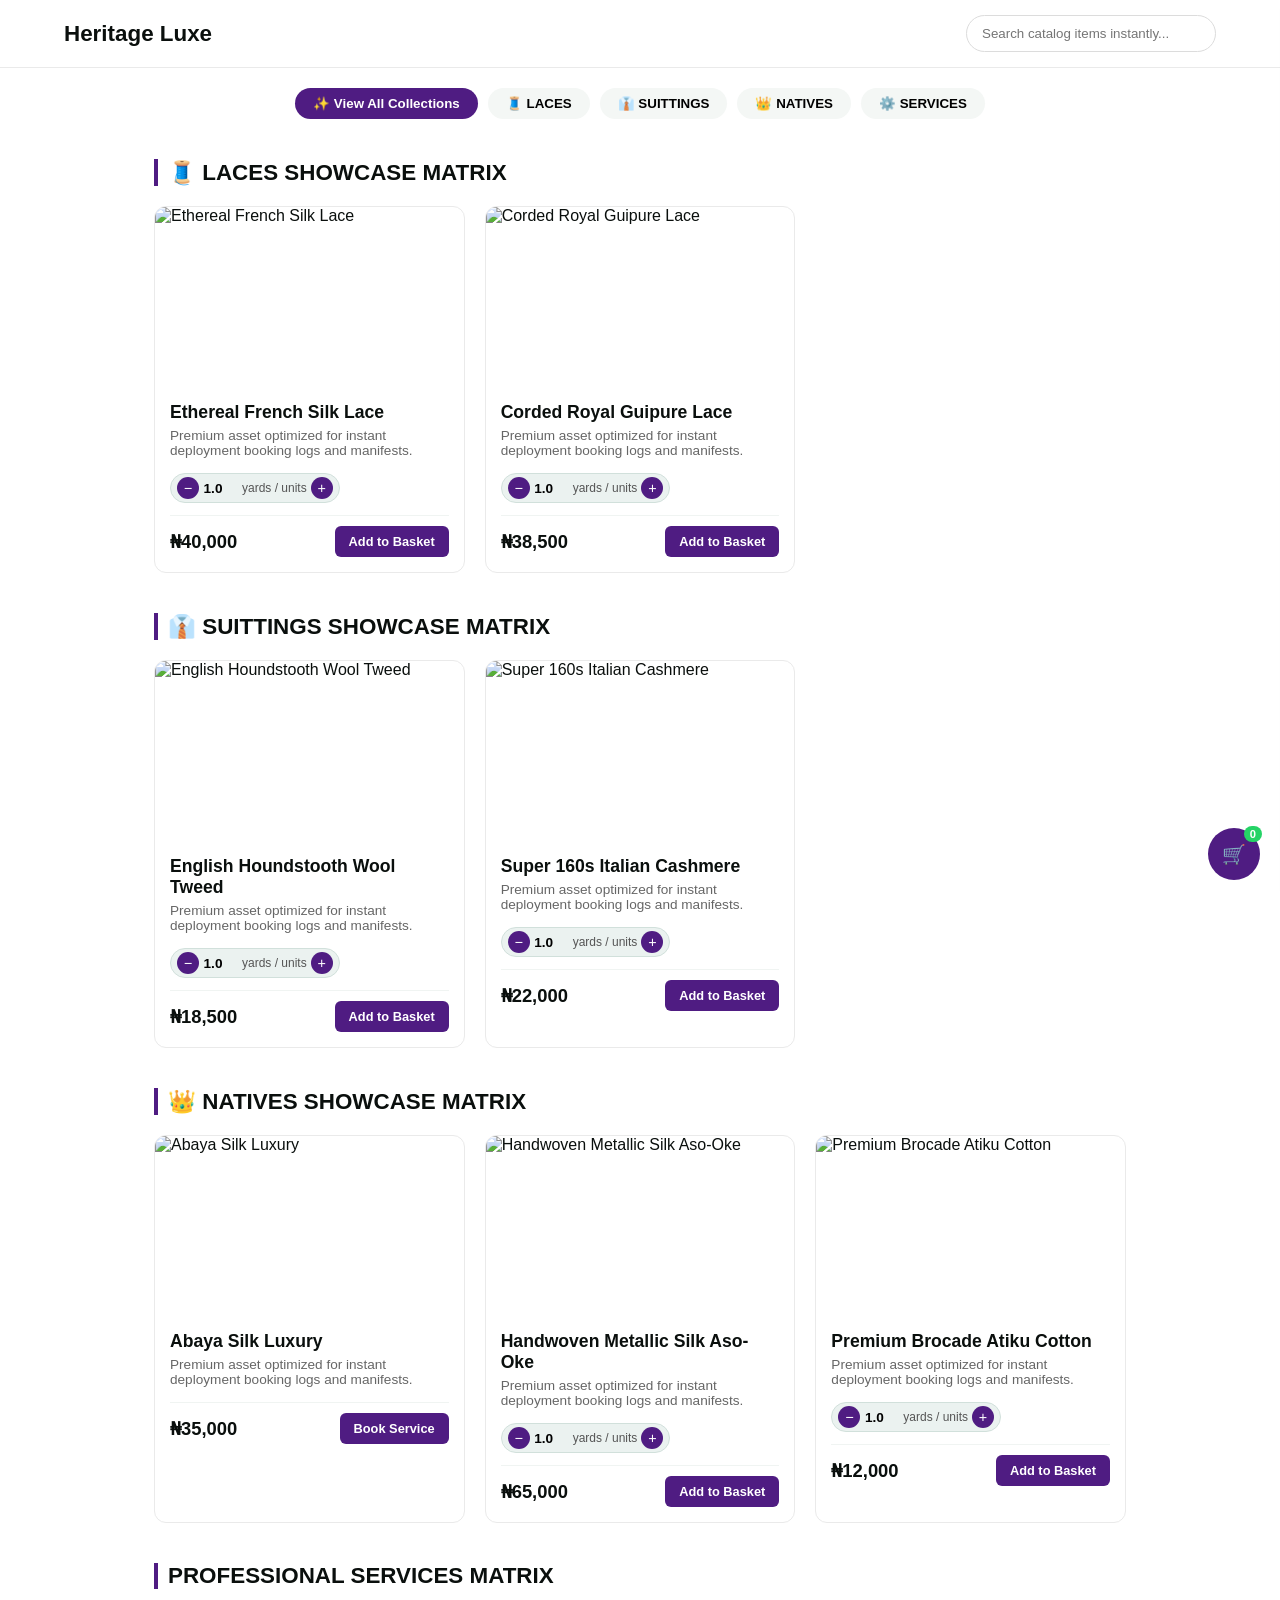
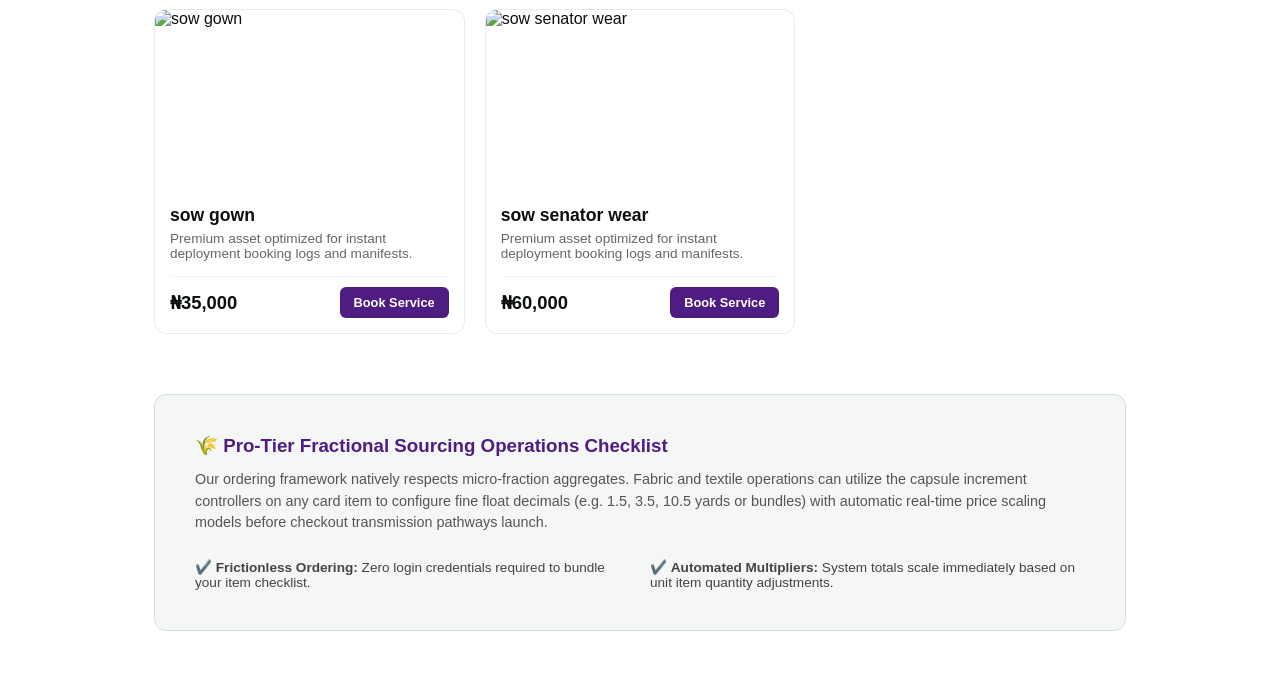
==== commit 33d4c142: "Test: Added hardcoded HTML card box for Abaya Silk Luxury validation" ====
--- a/catalog.html
+++ b/catalog.html
@@ -116,6 +116,25 @@
         <section class="menu-category" data-section-category="👑 natives">
             <h2 class="category-title" style="border-left:4px solid #4F1C82;">👑 NATIVES Showcase Matrix</h2>
             <div class="menu-grid">
+                <div class="food-card" data-name="Abaya Silk Luxury" data-price="35000" data-category="services">
+    <div class="image-wrapper">
+        <img src="https://picsum.photos" alt="Abaya Silk Luxury" style="width:100%; height:100%; object-fit:cover; display:block;">
+    </div>
+    <div class="food-info">
+        <h3>Abaya Silk Luxury</h3>
+        <p class="description">Premium asset optimized for instant deployment booking logs and manifests.</p>
+        <div class="quantity-control-wrapper" style="display:none !important;">
+            <button class="step-btn minus-btn">&minus;</button>
+            <input type="number" class="quantity-input" value="1" step="1" min="1">
+            <span class="unit-label">items</span>
+            <button class="step-btn plus-btn">&plus;</button>
+        </div>
+        <div class="price-row">
+            <span class="price">₦35,000</span>
+            <button class="add-to-cart-btn" data-type="services">Book Service</button>
+        </div>
+    </div>
+</div>
                 <div class="food-card" data-name="Handwoven Metallic Silk Aso-Oke" data-price="65000" data-category="👑 natives">
                     <div class="image-wrapper"><img src="images/handwoven-metallic-silk-aso-oke.webp" alt="Handwoven Metallic Silk Aso-Oke" style="width:100%; height:100%; object-fit:cover; display:block;"></div>
                     <div class="food-info">
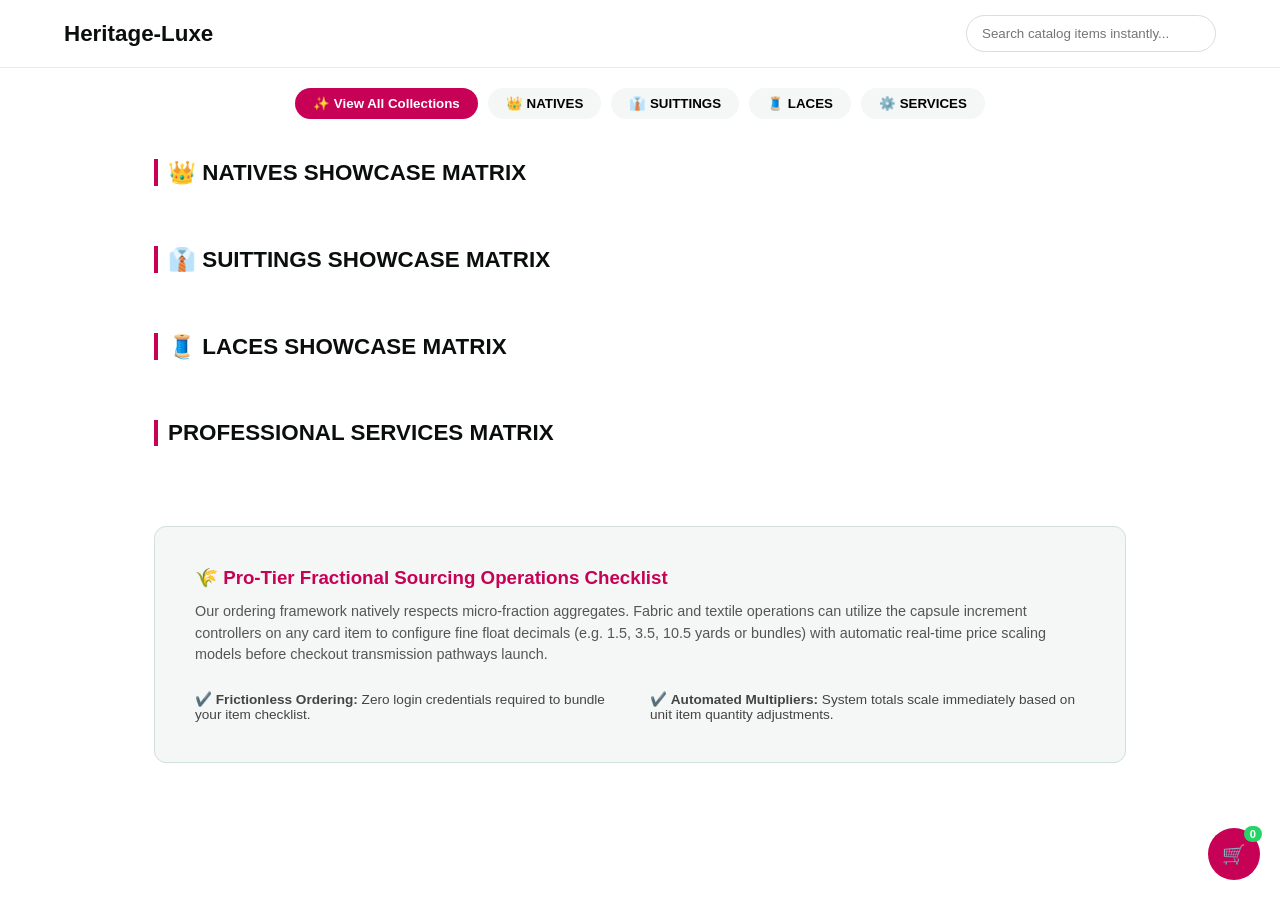
==== commit 998cc701: "Add new files" ====
--- a/catalog.html
+++ b/catalog.html
@@ -3,7 +3,7 @@
 <head>
     <meta charset="UTF-8">
     <meta name="viewport" content="width=device-width, initial-scale=1.0">
-    <title>Extended Catalog Showroom | Heritage Luxe</title>
+    <title>Extended Catalog Showroom | Heritage-Luxe</title>
     
     <!-- 🟢 CONFIGURABLE FAVICON ASSET SLOTS -->
     <link rel="icon" type="image/x-icon" href="images/favicon.ico">
@@ -11,208 +11,49 @@
     
     <link rel="stylesheet" href="style.css">
     <style>
-        .tab-btn.active { background: #4F1C82 !important; color: #FFF !important; }
-        .checkout-btn { background: #4F1C82 !important; }
-        .floating-cart-icon { background: #4F1C82 !important; }
+        .tab-btn.active { background: #C60156 !important; color: #FFF !important; }
+        .checkout-btn { background: #C60156 !important; }
+        .floating-cart-icon { background: #C60156 !important; }
     </style>
 </head>
 <body>
     <header>
-        <div class="logo"><a href="index.html" style="text-decoration:none; color:inherit;">Heritage Luxe</a></div>
+        <div class="logo"><a href="index.html" style="text-decoration:none; color:inherit;">Heritage-Luxe</a></div>
         <div class="search-wrapper"><input type="text" id="catalog-search" placeholder="Search catalog items instantly..."></div>
     </header>
     <div class="tab-container">
-        <button class="tab-btn active" data-category="all" style="background:#4F1C82; color:#FFF;">✨ View All Collections</button>
+        <button class="tab-btn active" data-category="all" style="background:#C60156; color:#FFF;">✨ View All Collections</button>
+        <button class="tab-btn" data-category="👑 natives">👑 NATIVES</button>
+        <button class="tab-btn" data-category="👔 suittings">👔 SUITTINGS</button>
         <button class="tab-btn" data-category="🧵 laces">🧵 LACES</button>
-        <button class="tab-btn" data-category="👔 suittings">👔 SUITTINGS</button>
-        <button class="tab-btn" data-category="👑 natives">👑 NATIVES</button>
         <button class="tab-btn" data-category="services">⚙️ SERVICES</button>
     </div>
     <main class="menu-container">
         <div id="search-fallback" class="search-fallback-card" style="display: none;">
             <h3>Product Model Not Located</h3>
             <p>No catalog elements matched that query parameter block. Try looking into another active collection group.</p>
-            <button id="reset-catalog-btn" class="cta-btn" style="background:#4F1C82; margin-top:10px;">Reset System View</button>
+            <button id="reset-catalog-btn" class="cta-btn" style="background:#C60156; margin-top:10px;">Reset System View</button>
         </div>
         
-        <section class="menu-category" data-section-category="🧵 laces">
-            <h2 class="category-title" style="border-left:4px solid #4F1C82;">🧵 LACES Showcase Matrix</h2>
-            <div class="menu-grid">
-                <div class="food-card" data-name="Ethereal French Silk Lace" data-price="40000" data-category="🧵 laces">
-                    <div class="image-wrapper"><img src="images/ethereal-french-silk-lace.webp" alt="Ethereal French Silk Lace" style="width:100%; height:100%; object-fit:cover; display:block;"></div>
-                    <div class="food-info">
-                        <h3>Ethereal French Silk Lace</h3>
-                        <p class="description">Premium asset optimized for instant deployment booking logs and manifests.</p>
-                        <div class="quantity-control-wrapper" style="">
-                            <button class="step-btn minus-btn" style="background:#4F1C82;">&minus;</button>
-                            <input type="number" class="quantity-input" value="1.0" step="0.5" min="0.5">
-                            <span class="unit-label">yards / units</span>
-                            <button class="step-btn plus-btn" style="background:#4F1C82;">&plus;</button>
-                        </div>
-                        <div class="price-row">
-                            <span class="price">₦40,000</span>
-                            <button class="add-to-cart-btn" data-type="🧵 laces" style="background:#4F1C82;">Add to Basket</button>
-                        </div>
-                    </div>
-                </div>
-                <div class="food-card" data-name="Corded Royal Guipure Lace" data-price="38500" data-category="🧵 laces">
-                    <div class="image-wrapper"><img src="images/corded-royal-guipure-lace.webp" alt="Corded Royal Guipure Lace" style="width:100%; height:100%; object-fit:cover; display:block;"></div>
-                    <div class="food-info">
-                        <h3>Corded Royal Guipure Lace</h3>
-                        <p class="description">Premium asset optimized for instant deployment booking logs and manifests.</p>
-                        <div class="quantity-control-wrapper" style="">
-                            <button class="step-btn minus-btn" style="background:#4F1C82;">&minus;</button>
-                            <input type="number" class="quantity-input" value="1.0" step="0.5" min="0.5">
-                            <span class="unit-label">yards / units</span>
-                            <button class="step-btn plus-btn" style="background:#4F1C82;">&plus;</button>
-                        </div>
-                        <div class="price-row">
-                            <span class="price">₦38,500</span>
-                            <button class="add-to-cart-btn" data-type="🧵 laces" style="background:#4F1C82;">Add to Basket</button>
-                        </div>
-                    </div>
-                </div>
-            </div>
+        <section class="menu-category" data-section-category="👑 natives">
+            <h2 class="category-title" style="border-left:4px solid #C60156;">👑 NATIVES Showcase Matrix</h2>
+            <div class="menu-grid" id="grid-👑 natives"></div>
         </section>
         <section class="menu-category" data-section-category="👔 suittings">
-            <h2 class="category-title" style="border-left:4px solid #4F1C82;">👔 SUITTINGS Showcase Matrix</h2>
-            <div class="menu-grid">
-                <div class="food-card" data-name="English Houndstooth Wool Tweed" data-price="18500" data-category="👔 suittings">
-                    <div class="image-wrapper"><img src="images/english-houndstooth-wool-tweed.webp" alt="English Houndstooth Wool Tweed" style="width:100%; height:100%; object-fit:cover; display:block;"></div>
-                    <div class="food-info">
-                        <h3>English Houndstooth Wool Tweed</h3>
-                        <p class="description">Premium asset optimized for instant deployment booking logs and manifests.</p>
-                        <div class="quantity-control-wrapper" style="">
-                            <button class="step-btn minus-btn" style="background:#4F1C82;">&minus;</button>
-                            <input type="number" class="quantity-input" value="1.0" step="0.5" min="0.5">
-                            <span class="unit-label">yards / units</span>
-                            <button class="step-btn plus-btn" style="background:#4F1C82;">&plus;</button>
-                        </div>
-                        <div class="price-row">
-                            <span class="price">₦18,500</span>
-                            <button class="add-to-cart-btn" data-type="👔 suittings" style="background:#4F1C82;">Add to Basket</button>
-                        </div>
-                    </div>
-                </div>
-                <div class="food-card" data-name="Super 160s Italian Cashmere" data-price="22000" data-category="👔 suittings">
-                    <div class="image-wrapper"><img src="images/super-160s-italian-cashmere.webp" alt="Super 160s Italian Cashmere" style="width:100%; height:100%; object-fit:cover; display:block;"></div>
-                    <div class="food-info">
-                        <h3>Super 160s Italian Cashmere</h3>
-                        <p class="description">Premium asset optimized for instant deployment booking logs and manifests.</p>
-                        <div class="quantity-control-wrapper" style="">
-                            <button class="step-btn minus-btn" style="background:#4F1C82;">&minus;</button>
-                            <input type="number" class="quantity-input" value="1.0" step="0.5" min="0.5">
-                            <span class="unit-label">yards / units</span>
-                            <button class="step-btn plus-btn" style="background:#4F1C82;">&plus;</button>
-                        </div>
-                        <div class="price-row">
-                            <span class="price">₦22,000</span>
-                            <button class="add-to-cart-btn" data-type="👔 suittings" style="background:#4F1C82;">Add to Basket</button>
-                        </div>
-                    </div>
-                </div>
-            </div>
+            <h2 class="category-title" style="border-left:4px solid #C60156;">👔 SUITTINGS Showcase Matrix</h2>
+            <div class="menu-grid" id="grid-👔 suittings"></div>
         </section>
-        <section class="menu-category" data-section-category="👑 natives">
-            <h2 class="category-title" style="border-left:4px solid #4F1C82;">👑 NATIVES Showcase Matrix</h2>
-            <div class="menu-grid">
-                <div class="food-card" data-name="Abaya Silk Luxury" data-price="35000" data-category="services">
-    <div class="image-wrapper">
-        <img src="https://picsum.photos" alt="Abaya Silk Luxury" style="width:100%; height:100%; object-fit:cover; display:block;">
-    </div>
-    <div class="food-info">
-        <h3>Abaya Silk Luxury</h3>
-        <p class="description">Premium asset optimized for instant deployment booking logs and manifests.</p>
-        <div class="quantity-control-wrapper" style="display:none !important;">
-            <button class="step-btn minus-btn">&minus;</button>
-            <input type="number" class="quantity-input" value="1" step="1" min="1">
-            <span class="unit-label">items</span>
-            <button class="step-btn plus-btn">&plus;</button>
-        </div>
-        <div class="price-row">
-            <span class="price">₦35,000</span>
-            <button class="add-to-cart-btn" data-type="services">Book Service</button>
-        </div>
-    </div>
-</div>
-                <div class="food-card" data-name="Handwoven Metallic Silk Aso-Oke" data-price="65000" data-category="👑 natives">
-                    <div class="image-wrapper"><img src="images/handwoven-metallic-silk-aso-oke.webp" alt="Handwoven Metallic Silk Aso-Oke" style="width:100%; height:100%; object-fit:cover; display:block;"></div>
-                    <div class="food-info">
-                        <h3>Handwoven Metallic Silk Aso-Oke</h3>
-                        <p class="description">Premium asset optimized for instant deployment booking logs and manifests.</p>
-                        <div class="quantity-control-wrapper" style="">
-                            <button class="step-btn minus-btn" style="background:#4F1C82;">&minus;</button>
-                            <input type="number" class="quantity-input" value="1.0" step="0.5" min="0.5">
-                            <span class="unit-label">yards / units</span>
-                            <button class="step-btn plus-btn" style="background:#4F1C82;">&plus;</button>
-                        </div>
-                        <div class="price-row">
-                            <span class="price">₦65,000</span>
-                            <button class="add-to-cart-btn" data-type="👑 natives" style="background:#4F1C82;">Add to Basket</button>
-                        </div>
-                    </div>
-                </div>
-                <div class="food-card" data-name="Premium Brocade Atiku Cotton" data-price="12000" data-category="👑 natives">
-                    <div class="image-wrapper"><img src="images/premium-brocade-atiku-cotton.webp" alt="Premium Brocade Atiku Cotton" style="width:100%; height:100%; object-fit:cover; display:block;"></div>
-                    <div class="food-info">
-                        <h3>Premium Brocade Atiku Cotton</h3>
-                        <p class="description">Premium asset optimized for instant deployment booking logs and manifests.</p>
-                        <div class="quantity-control-wrapper" style="">
-                            <button class="step-btn minus-btn" style="background:#4F1C82;">&minus;</button>
-                            <input type="number" class="quantity-input" value="1.0" step="0.5" min="0.5">
-                            <span class="unit-label">yards / units</span>
-                            <button class="step-btn plus-btn" style="background:#4F1C82;">&plus;</button>
-                        </div>
-                        <div class="price-row">
-                            <span class="price">₦12,000</span>
-                            <button class="add-to-cart-btn" data-type="👑 natives" style="background:#4F1C82;">Add to Basket</button>
-                        </div>
-                    </div>
-                </div>
-            </div>
+        <section class="menu-category" data-section-category="🧵 laces">
+            <h2 class="category-title" style="border-left:4px solid #C60156;">🧵 LACES Showcase Matrix</h2>
+            <div class="menu-grid" id="grid-🧵 laces"></div>
         </section>
         <section class="menu-category" data-section-category="services">
-            <h2 class="category-title" style="border-left:4px solid #4F1C82;">Professional Services Matrix</h2>
-            <div class="menu-grid">
-                <div class="food-card" data-name="sow gown" data-price="35000" data-category="services">
-                    <div class="image-wrapper"><img src="images/sow-gown.webp" alt="sow gown" style="width:100%; height:100%; object-fit:cover; display:block;"></div>
-                    <div class="food-info">
-                        <h3>sow gown</h3>
-                        <p class="description">Premium asset optimized for instant deployment booking logs and manifests.</p>
-                        <div class="quantity-control-wrapper" style="display:none !important;">
-                            <button class="step-btn minus-btn" style="background:#4F1C82;">&minus;</button>
-                            <input type="number" class="quantity-input" value="1.0" step="0.5" min="0.5">
-                            <span class="unit-label">yards / units</span>
-                            <button class="step-btn plus-btn" style="background:#4F1C82;">&plus;</button>
-                        </div>
-                        <div class="price-row">
-                            <span class="price">₦35,000</span>
-                            <button class="add-to-cart-btn" data-type="services" style="background:#4F1C82;">Book Service</button>
-                        </div>
-                    </div>
-                </div>
-                <div class="food-card" data-name="sow senator wear" data-price="60000" data-category="services">
-                    <div class="image-wrapper"><img src="images/sow-senator-wear.webp" alt="sow senator wear" style="width:100%; height:100%; object-fit:cover; display:block;"></div>
-                    <div class="food-info">
-                        <h3>sow senator wear</h3>
-                        <p class="description">Premium asset optimized for instant deployment booking logs and manifests.</p>
-                        <div class="quantity-control-wrapper" style="display:none !important;">
-                            <button class="step-btn minus-btn" style="background:#4F1C82;">&minus;</button>
-                            <input type="number" class="quantity-input" value="1.0" step="0.5" min="0.5">
-                            <span class="unit-label">yards / units</span>
-                            <button class="step-btn plus-btn" style="background:#4F1C82;">&plus;</button>
-                        </div>
-                        <div class="price-row">
-                            <span class="price">₦60,000</span>
-                            <button class="add-to-cart-btn" data-type="services" style="background:#4F1C82;">Book Service</button>
-                        </div>
-                    </div>
-                </div>
-            </div>
+            <h2 class="category-title" style="border-left:4px solid #C60156;">Professional Services Matrix</h2>
+            <div class="menu-grid" id="grid-services"></div>
         </section>
         
         <section style="margin-top:60px; padding:40px; background:#F4F7F5; border-radius:12px; border:1px solid #D1E0DB;">
-            <h3 style="color:#4F1C82; font-weight:800; margin-bottom:12px;">🌾 Pro-Tier Fractional Sourcing Operations Checklist</h3>
+            <h3 style="color:#C60156; font-weight:800; margin-bottom:12px;">🌾 Pro-Tier Fractional Sourcing Operations Checklist</h3>
             <p style="font-size:0.9rem; color:#555; margin-bottom:25px; line-height:1.5;">Our ordering framework natively respects micro-fraction aggregates. Fabric and textile operations can utilize the capsule increment controllers on any card item to configure fine float decimals (e.g. 1.5, 3.5, 10.5 yards or bundles) with automatic real-time price scaling models before checkout transmission pathways launch.</p>
             <div style="display:grid; grid-template-columns:1fr 1fr; gap:20px; font-size:0.85rem; color:#444;">
                 <div>✔️ <strong>Frictionless Ordering:</strong> Zero login credentials required to bundle your item checklist.</div>
--- a/style.css
+++ b/style.css
@@ -1,5 +1,5 @@
 :root {
-    --primary-color: #4F1C82;
+    --primary-color: #C60156;
     --accent-color: #25D366;
     --dark-color: #0A0F0D;
     --light-color: #F4F7F5;
